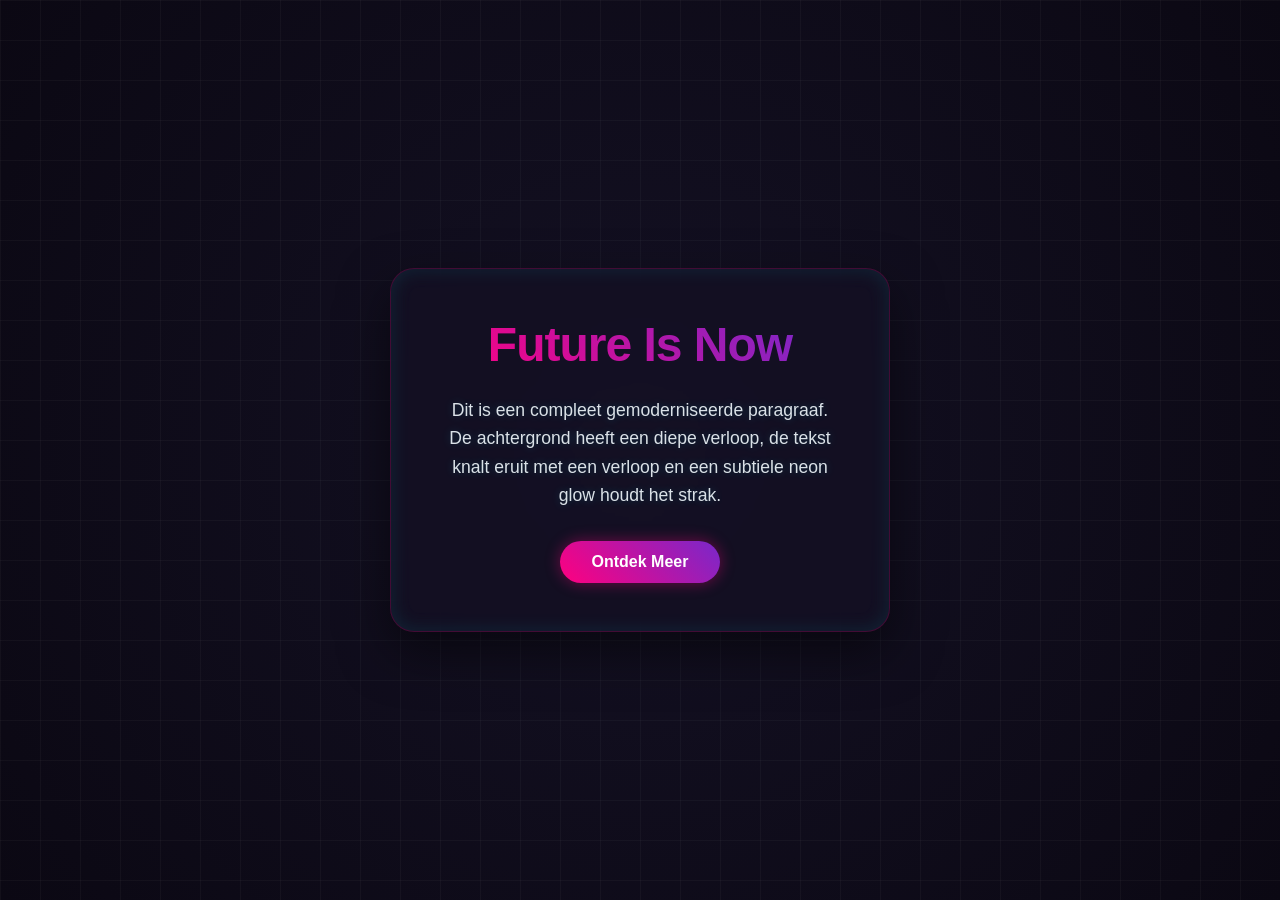
==== index.html @ bf17e8f6 "Revamp index.html with new styles and content Updated HTML structure and styling for a modern look." ====
<!DOCTYPE html>
<html lang="nl">
<head>
    <meta charset="UTF-8">
    <meta name="viewport" content="width=device-width, initial-scale=1.0">
    <title>Neon Vibe Website</title>
    <style>
        /* Reset & Basis Stijlen */
        * {
            margin: 0;
            padding: 0;
            box-sizing: border-box;
            font-family: 'Segoe UI', Roboto, Helvetica, Arial, sans-serif;
        }

        body {
            background: radial-gradient(circle at center, #141124 0%, #0b0813 100%);
            color: #ffffff;
            min-height: 100vh;
            display: flex;
            justify-content: center;
            align-items: center;
            overflow: hidden;
            position: relative;
        }

        /* Subtiele achtergrond grid voor die extra tech-look */
        body::before {
            content: '';
            position: absolute;
            top: 0;
            left: 0;
            width: 100%;
            height: 100%;
            background-image: linear-gradient(rgba(255, 255, 255, 0.03) 1px, transparent 1px),
                              linear-gradient(90deg, rgba(255, 255, 255, 0.03) 1px, transparent 1px);
            background-size: 40px 40px;
            z-index: 1;
        }

        /* Centraal Kaartje (Glassmorphism) */
        .neon-container {
            position: relative;
            z-index: 2;
            background: rgba(20, 17, 36, 0.7);
            backdrop-filter: blur(12px);
            -webkit-backdrop-filter: blur(12px);
            padding: 3rem;
            border-radius: 24px;
            text-align: center;
            border: 1px solid rgba(255, 0, 128, 0.2);
            box-shadow: 0 20px 50px rgba(0, 0, 0, 0.5),
                        inset 0 0 20px rgba(0, 242, 254, 0.1);
            max-width: 500px;
            width: 90%;
        }

        /* Moderne Heading met Neon Overloop (Gradient) */
        h1 {
            font-size: 3rem;
            font-weight: 800;
            margin-bottom: 1.5rem;
            letter-spacing: -1px;
            background: linear-gradient(45deg, #ff007f, #7928ca, #00f2fe);
            background-size: 200% auto;
            -webkit-background-clip: text;
            -webkit-text-fill-color: transparent;
            animation: gradientMove 5s ease infinite;
        }

        /* Paragraaf met zachte glow */
        p {
            font-size: 1.1rem;
            line-height: 1.6;
            color: #dae1e7;
            margin-bottom: 2rem;
            text-shadow: 0 0 10px rgba(0, 242, 254, 0.2);
        }

        /* Call to Action Button met zieke glow-effecten */
        .neon-btn {
            display: inline-block;
            padding: 12px 32px;
            font-size: 1rem;
            font-weight: 600;
            color: #ffffff;
            text-decoration: none;
            background: linear-gradient(45deg, #ff007f, #7928ca);
            border-radius: 50px;
            border: none;
            cursor: pointer;
            transition: all 0.3s ease;
            box-shadow: 0 0 15px rgba(255, 0, 127, 0.4);
        }

        .neon-btn:hover {
            transform: translateY(-3px);
            box-shadow: 0 0 30px rgba(255, 0, 127, 0.8),
                        0 0 10px rgba(121, 40, 202, 0.6);
            background: linear-gradient(45deg, #7928ca, #00f2fe);
        }

        /* Animatie voor de bewegende verloopkleuren */
        @keyframes gradientMove {
            0% { background-position: 0% 50%; }
            50% { background-position: 100% 50%; }
            100% { background-position: 0% 50%; }
        }
    </style>
</head>
<body>

    <div class="neon-container">
        <h1>Future Is Now</h1>
        <p>Dit is een compleet gemoderniseerde paragraaf. De achtergrond heeft een diepe verloop, de tekst knalt eruit met een verloop en een subtiele neon glow houdt het strak.</p>
        <a href="#" class="neon-btn">Ontdek Meer</a>
    </div>

</body>
</html>
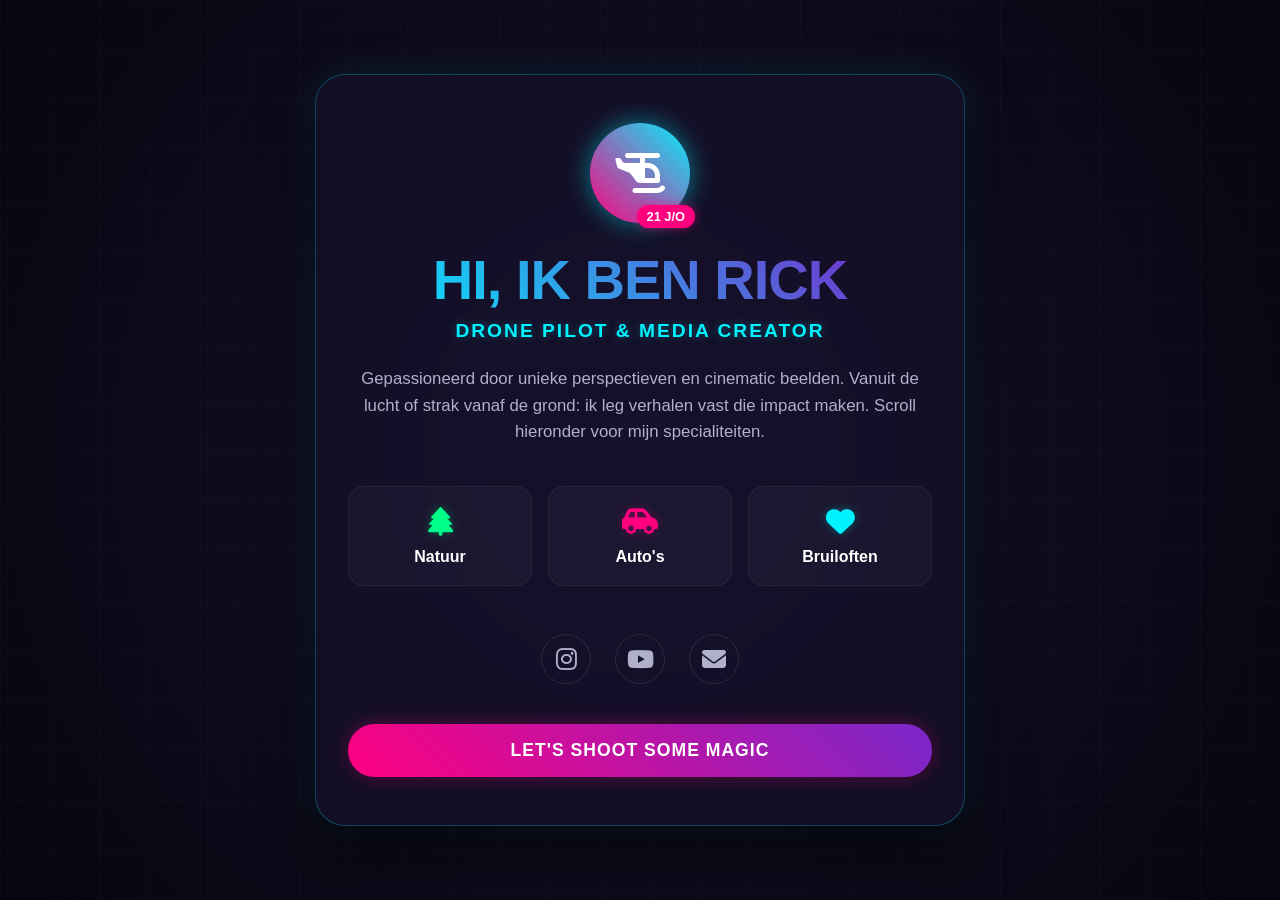
==== commit 3ddf5f90: "Update website title and styles for redesign" ====
--- a/index.html
+++ b/index.html
@@ -3,28 +3,30 @@
 <head>
     <meta charset="UTF-8">
     <meta name="viewport" content="width=device-width, initial-scale=1.0">
-    <title>Neon Vibe Website</title>
+    <title>Rick | Drone & Media Creator</title>
+    <link rel="stylesheet" href="https://cdnjs.cloudflare.com/ajax/libs/font-awesome/6.4.0/css/all.min.css">
     <style>
         /* Reset & Basis Stijlen */
         * {
             margin: 0;
             padding: 0;
             box-sizing: border-box;
-            font-family: 'Segoe UI', Roboto, Helvetica, Arial, sans-serif;
+            font-family: 'Segoe UI', Roboto, sans-serif;
         }
 
         body {
-            background: radial-gradient(circle at center, #141124 0%, #0b0813 100%);
+            background: radial-gradient(circle at center, #16122c 0%, #07050f 100%);
             color: #ffffff;
             min-height: 100vh;
             display: flex;
             justify-content: center;
             align-items: center;
-            overflow: hidden;
+            padding: 2rem 1rem;
             position: relative;
-        }
-
-        /* Subtiele achtergrond grid voor die extra tech-look */
+            overflow-x: hidden;
+        }
+
+        /* Tech-grid achtergrond effect */
         body::before {
             content: '';
             position: absolute;
@@ -32,88 +34,243 @@
             left: 0;
             width: 100%;
             height: 100%;
-            background-image: linear-gradient(rgba(255, 255, 255, 0.03) 1px, transparent 1px),
-                              linear-gradient(90deg, rgba(255, 255, 255, 0.03) 1px, transparent 1px);
-            background-size: 40px 40px;
+            background-image: linear-gradient(rgba(255, 255, 255, 0.02) 1px, transparent 1px),
+                              linear-gradient(90deg, rgba(255, 255, 255, 0.02) 1px, transparent 1px);
+            background-size: 50px 50px;
             z-index: 1;
         }
 
-        /* Centraal Kaartje (Glassmorphism) */
-        .neon-container {
+        /* Het Visitekaartje / CV Container */
+        .cv-card {
             position: relative;
             z-index: 2;
-            background: rgba(20, 17, 36, 0.7);
-            backdrop-filter: blur(12px);
-            -webkit-backdrop-filter: blur(12px);
-            padding: 3rem;
-            border-radius: 24px;
+            background: rgba(22, 18, 44, 0.65);
+            backdrop-filter: blur(20px);
+            -webkit-backdrop-filter: blur(20px);
+            border: 1px solid rgba(0, 242, 254, 0.25);
+            border-radius: 30px;
+            padding: 3rem 2rem;
+            width: 100%;
+            max-width: 650px;
             text-align: center;
-            border: 1px solid rgba(255, 0, 128, 0.2);
-            box-shadow: 0 20px 50px rgba(0, 0, 0, 0.5),
-                        inset 0 0 20px rgba(0, 242, 254, 0.1);
-            max-width: 500px;
-            width: 90%;
-        }
-
-        /* Moderne Heading met Neon Overloop (Gradient) */
+            box-shadow: 0 30px 60px rgba(0, 0, 0, 0.6),
+                        0 0 40px rgba(0, 242, 254, 0.1);
+        }
+
+        /* Avatar / Drone Icoon met Pulse */
+        .profile-img-container {
+            width: 100px;
+            height: 100px;
+            margin: 0 auto 1.5rem;
+            background: linear-gradient(45deg, #ff007f, #00f2fe);
+            border-radius: 50%;
+            display: flex;
+            justify-content: center;
+            align-items: center;
+            box-shadow: 0 0 25px rgba(0, 242, 254, 0.5);
+            position: relative;
+        }
+
+        .profile-img-container i {
+            font-size: 2.5rem;
+            color: #fff;
+        }
+
+        /* Leeftijd Badge */
+        .age-badge {
+            position: absolute;
+            bottom: -5px;
+            right: -5px;
+            background: #ff007f;
+            padding: 4px 10px;
+            border-radius: 20px;
+            font-size: 0.8rem;
+            font-weight: 700;
+            box-shadow: 0 0 10px rgba(255, 0, 127, 0.5);
+        }
+
+        /* Naam met Neon Overloop */
         h1 {
-            font-size: 3rem;
-            font-weight: 800;
-            margin-bottom: 1.5rem;
+            font-size: 3.5rem;
+            font-weight: 900;
+            margin-bottom: 0.5rem;
             letter-spacing: -1px;
-            background: linear-gradient(45deg, #ff007f, #7928ca, #00f2fe);
+            background: linear-gradient(45deg, #00f2fe, #7928ca, #ff007f);
             background-size: 200% auto;
             -webkit-background-clip: text;
             -webkit-text-fill-color: transparent;
-            animation: gradientMove 5s ease infinite;
-        }
-
-        /* Paragraaf met zachte glow */
-        p {
-            font-size: 1.1rem;
+            animation: shine 6s linear infinite;
+        }
+
+        .subtitle {
+            font-size: 1.2rem;
+            color: #00f2fe;
+            font-weight: 600;
+            text-transform: uppercase;
+            letter-spacing: 2px;
+            margin-bottom: 1.5rem;
+            text-shadow: 0 0 10px rgba(0, 242, 254, 0.3);
+        }
+
+        .bio {
+            font-size: 1.05rem;
             line-height: 1.6;
-            color: #dae1e7;
-            margin-bottom: 2rem;
-            text-shadow: 0 0 10px rgba(0, 242, 254, 0.2);
-        }
-
-        /* Call to Action Button met zieke glow-effecten */
-        .neon-btn {
-            display: inline-block;
-            padding: 12px 32px;
+            color: #b0b0cc;
+            margin-bottom: 2.5rem;
+        }
+
+        /* Expertise Grids (De categorieën) */
+        .skills-grid {
+            display: grid;
+            grid-template-columns: repeat(3, 1fr);
+            gap: 1rem;
+            margin-bottom: 3rem;
+        }
+
+        .skill-card {
+            background: rgba(255, 255, 255, 0.03);
+            border: 1px solid rgba(255, 255, 255, 0.05);
+            border-radius: 16px;
+            padding: 1.2rem 0.5rem;
+            transition: all 0.3s ease;
+        }
+
+        .skill-card:hover {
+            transform: translateY(-5px);
+            background: rgba(0, 242, 254, 0.05);
+            border-color: #00f2fe;
+            box-shadow: 0 0 15px rgba(0, 242, 254, 0.2);
+        }
+
+        .skill-card i {
+            font-size: 1.8rem;
+            margin-bottom: 0.8rem;
+            display: block;
+        }
+
+        /* Custom kleuren voor de icoontjes */
+        .skill-card.nature i { color: #00ff88; text-shadow: 0 0 10px rgba(0, 255, 136, 0.3); }
+        .skill-card.cars i { color: #ff007f; text-shadow: 0 0 10px rgba(255, 0, 127, 0.3); }
+        .skill-card.weddings i { color: #00f2fe; text-shadow: 0 0 10px rgba(0, 242, 254, 0.3); }
+
+        .skill-card h3 {
             font-size: 1rem;
             font-weight: 600;
+        }
+
+        /* Socials & Contact Knoppen */
+        .social-links {
+            display: flex;
+            justify-content: center;
+            gap: 1.5rem;
+            margin-bottom: 2.5rem;
+        }
+
+        .social-icon {
+            font-size: 1.5rem;
+            color: #b0b0cc;
+            text-decoration: none;
+            transition: all 0.3s ease;
+            width: 50px;
+            height: 50px;
+            border: 1px solid rgba(255, 255, 255, 0.1);
+            border-radius: 50%;
+            display: flex;
+            justify-content: center;
+            align-items: center;
+        }
+
+        .social-icon:hover {
             color: #ffffff;
+            transform: scale(1.1);
+        }
+
+        .social-icon.instagram:hover { border-color: #ff007f; box-shadow: 0 0 15px rgba(255, 0, 127, 0.5); color: #ff007f; }
+        .social-icon.youtube:hover { border-color: #ff0000; box-shadow: 0 0 15px rgba(255, 0, 0, 0.5); color: #ff0000; }
+        .social-icon.email:hover { border-color: #00f2fe; box-shadow: 0 0 15px rgba(0, 242, 254, 0.5); color: #00f2fe; }
+
+        /* CTA Boeken Knop */
+        .cta-btn {
+            display: block;
+            width: 100%;
+            padding: 16px;
+            font-size: 1.1rem;
+            font-weight: 700;
+            color: #fff;
             text-decoration: none;
             background: linear-gradient(45deg, #ff007f, #7928ca);
             border-radius: 50px;
             border: none;
             cursor: pointer;
             transition: all 0.3s ease;
-            box-shadow: 0 0 15px rgba(255, 0, 127, 0.4);
-        }
-
-        .neon-btn:hover {
+            box-shadow: 0 0 20px rgba(255, 0, 127, 0.3);
+            text-transform: uppercase;
+            letter-spacing: 1px;
+        }
+
+        .cta-btn:hover {
             transform: translateY(-3px);
-            box-shadow: 0 0 30px rgba(255, 0, 127, 0.8),
-                        0 0 10px rgba(121, 40, 202, 0.6);
-            background: linear-gradient(45deg, #7928ca, #00f2fe);
-        }
-
-        /* Animatie voor de bewegende verloopkleuren */
-        @keyframes gradientMove {
-            0% { background-position: 0% 50%; }
-            50% { background-position: 100% 50%; }
-            100% { background-position: 0% 50%; }
+            box-shadow: 0 0 35px rgba(255, 0, 127, 0.6),
+                        0 0 15px rgba(0, 242, 254, 0.4);
+            background: linear-gradient(45deg, #00f2fe, #7928ca);
+        }
+
+        /* Animatie voor de naam-gradient */
+        @keyframes shine {
+            to { background-position: 200% center; }
+        }
+
+        /* Responsive voor telefoon */
+        @media (max-width: 480px) {
+            .skills-grid {
+                grid-template-columns: 1fr;
+            }
+            h1 { font-size: 2.8rem; }
         }
     </style>
 </head>
 <body>
 
-    <div class="neon-container">
-        <h1>Future Is Now</h1>
-        <p>Dit is een compleet gemoderniseerde paragraaf. De achtergrond heeft een diepe verloop, de tekst knalt eruit met een verloop en een subtiele neon glow houdt het strak.</p>
-        <a href="#" class="neon-btn">Ontdek Meer</a>
+    <div class="cv-card">
+        <div class="profile-img-container">
+            <i class="fa-solid to fa-drone-front"><i class="fa-solid fa-helicopter"></i></i> <div class="age-badge">21 J/O</div>
+        </div>
+
+        <h1>HI, IK BEN RICK</h1>
+        <div class="subtitle">Drone Pilot & Media Creator</div>
+        
+        <p class="bio">
+            Gepassioneerd door unieke perspectieven en cinematic beelden. Vanuit de lucht of strak vanaf de grond: ik leg verhalen vast die impact maken. Scroll hieronder voor mijn specialiteiten.
+        </p>
+
+        <div class="skills-grid">
+            <div class="skill-card nature">
+                <i class="fa-solid fa-tree"></i>
+                <h3>Natuur</h3>
+            </div>
+            <div class="skill-card cars">
+                <i class="fa-solid fa-car-side"></i>
+                <h3>Auto's</h3>
+            </div>
+            <div class="skill-card weddings">
+                <i class="fa-solid fa-heart"></i>
+                <h3>Bruiloften</h3>
+            </div>
+        </div>
+
+        <div class="social-links">
+            <a href="https://instagram.com" target="_blank" class="social-icon instagram">
+                <i class="fa-brands fa-instagram"></i>
+            </a>
+            <a href="https://youtube.com" target="_blank" class="social-icon youtube">
+                <i class="fa-brands fa-youtube"></i>
+            </a>
+            <a href="mailto:rick@example.com" class="social-icon email">
+                <i class="fa-solid fa-envelope"></i>
+            </a>
+        </div>
+
+        <a href="mailto:rick@example.com" class="cta-btn">Let's shoot some magic</a>
     </div>
 
 </body>
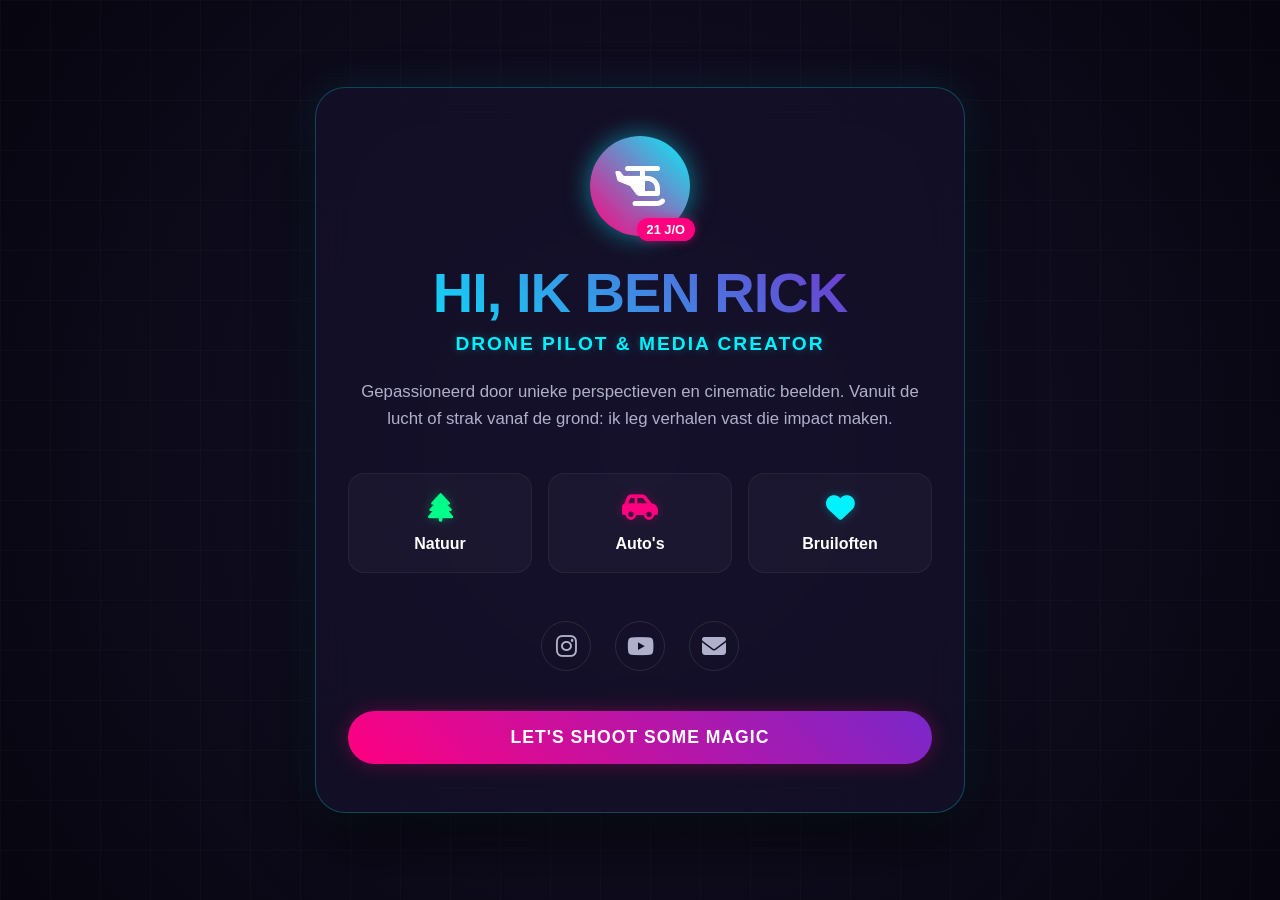
==== commit 0d9ecfd0: "Fix HTML formatting for bio paragraph" ====
--- a/index.html
+++ b/index.html
@@ -240,7 +240,7 @@
         <div class="subtitle">Drone Pilot & Media Creator</div>
         
         <p class="bio">
-            Gepassioneerd door unieke perspectieven en cinematic beelden. Vanuit de lucht of strak vanaf de grond: ik leg verhalen vast die impact maken. Scroll hieronder voor mijn specialiteiten.
+            Gepassioneerd door unieke perspectieven en cinematic beelden. Vanuit de lucht of strak vanaf de grond: ik leg verhalen vast die impact maken.
         </p>
 
         <div class="skills-grid">
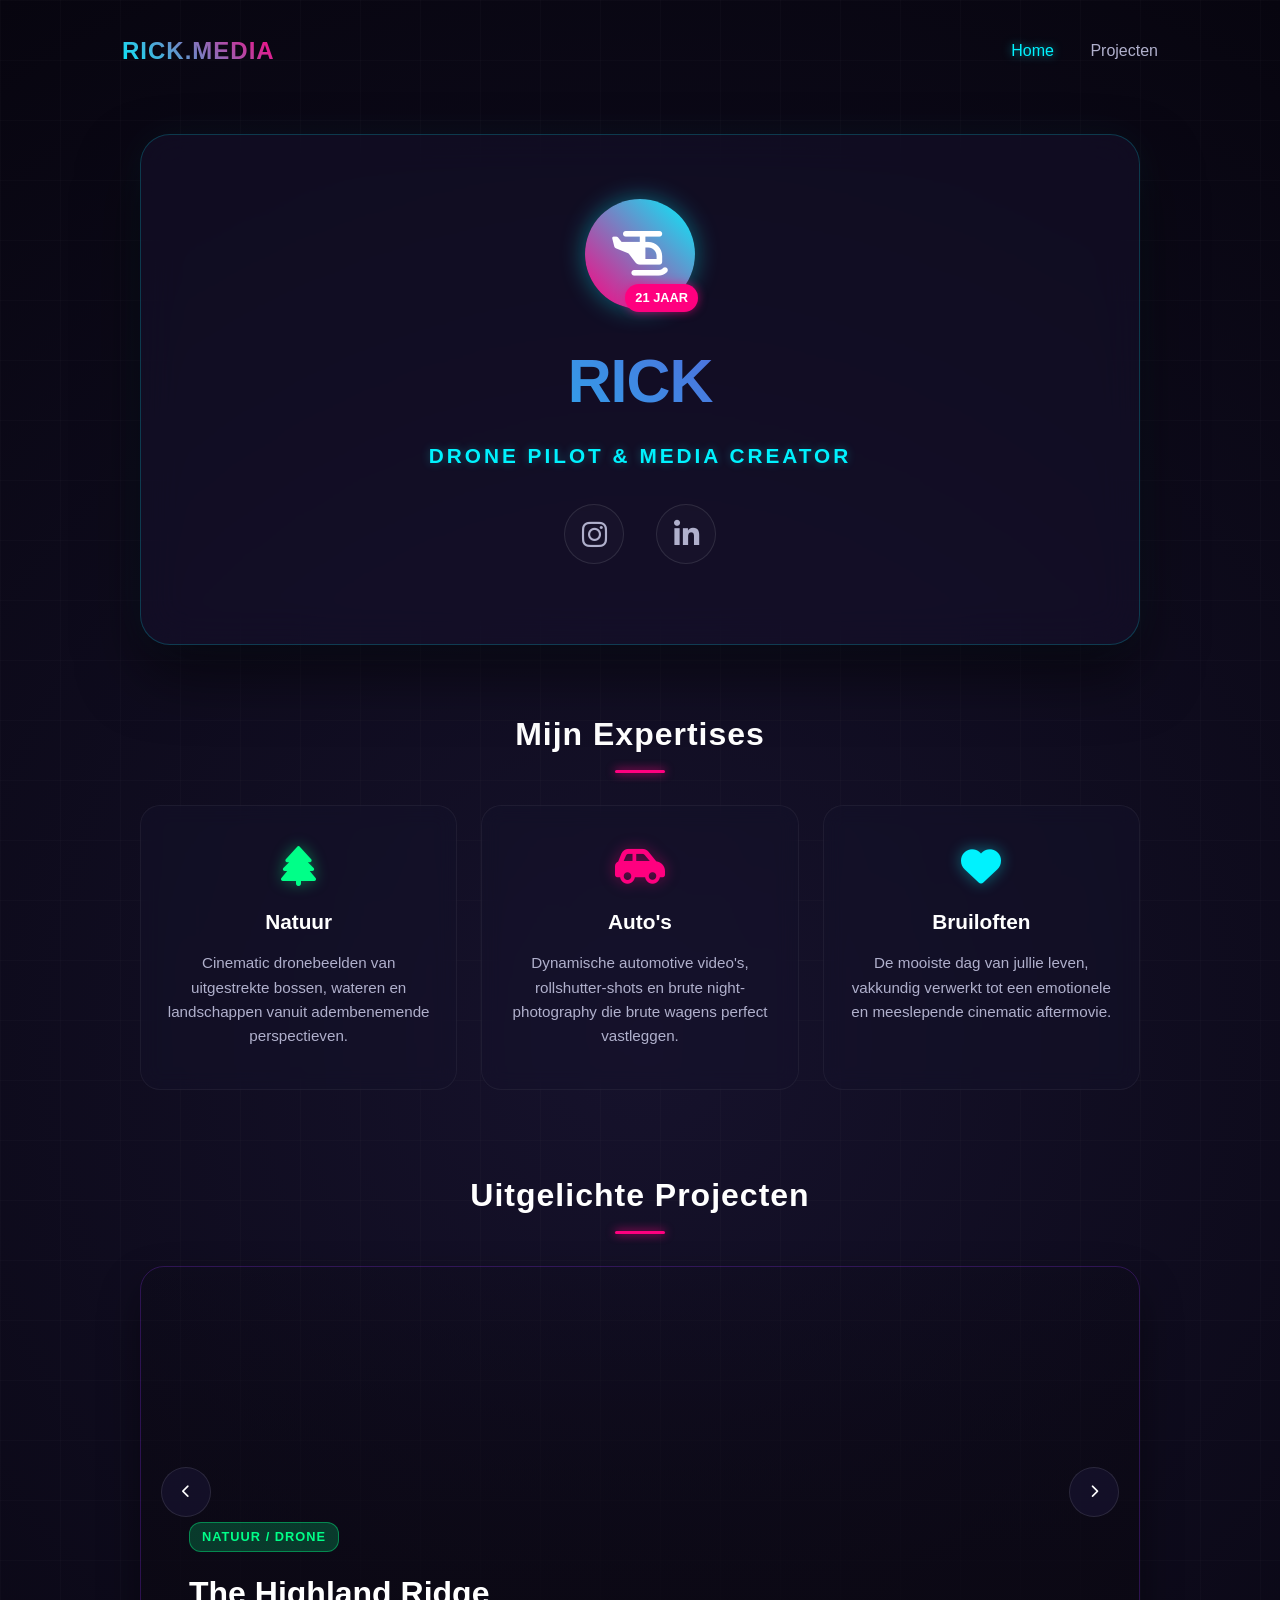
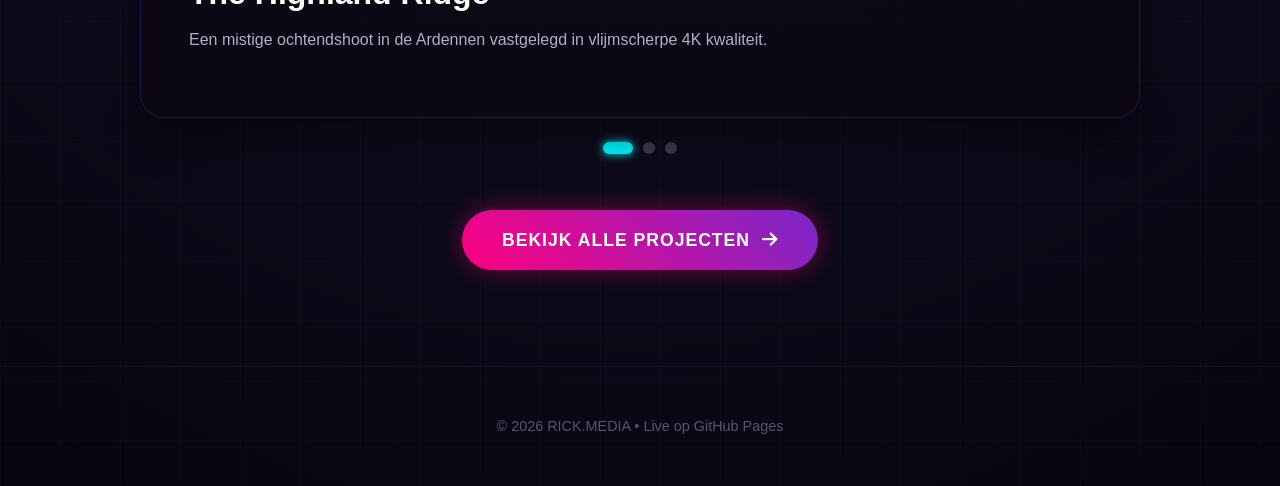
==== commit 8861aa4e: "Enhance layout and styles in index.html Refactor HTML structure and improve CSS styles for better la" ====
--- a/index.html
+++ b/index.html
@@ -6,27 +6,24 @@
     <title>Rick | Drone & Media Creator</title>
     <link rel="stylesheet" href="https://cdnjs.cloudflare.com/ajax/libs/font-awesome/6.4.0/css/all.min.css">
     <style>
-        /* Reset & Basis Stijlen */
         * {
             margin: 0;
             padding: 0;
             box-sizing: border-box;
             font-family: 'Segoe UI', Roboto, sans-serif;
+            scroll-behavior: smooth;
         }
 
         body {
             background: radial-gradient(circle at center, #16122c 0%, #07050f 100%);
             color: #ffffff;
             min-height: 100vh;
-            display: flex;
-            justify-content: center;
-            align-items: center;
-            padding: 2rem 1rem;
+            line-height: 1.6;
             position: relative;
             overflow-x: hidden;
         }
 
-        /* Tech-grid achtergrond effect */
+        /* Subtiele achtergrond grid */
         body::before {
             content: '';
             position: absolute;
@@ -34,64 +31,101 @@
             left: 0;
             width: 100%;
             height: 100%;
-            background-image: linear-gradient(rgba(255, 255, 255, 0.02) 1px, transparent 1px),
-                              linear-gradient(90deg, rgba(255, 255, 255, 0.02) 1px, transparent 1px);
-            background-size: 50px 50px;
+            background-image: linear-gradient(rgba(255, 255, 255, 0.015) 1px, transparent 1px),
+                              linear-gradient(90deg, rgba(255, 255, 255, 0.015) 1px, transparent 1px);
+            background-size: 60px 60px;
             z-index: 1;
-        }
-
-        /* Het Visitekaartje / CV Container */
-        .cv-card {
+            pointer-events: none;
+        }
+
+        /* Navigatiebalk */
+        header {
+            width: 100%;
+            max-width: 1100px;
+            margin: 0 auto;
+            padding: 2rem;
+            display: flex;
+            justify-content: space-between;
+            align-items: center;
+            position: relative;
+            z-index: 10;
+        }
+
+        .logo {
+            font-size: 1.5rem;
+            font-weight: 800;
+            letter-spacing: 1px;
+            background: linear-gradient(45deg, #00f2fe, #ff007f);
+            -webkit-background-clip: text;
+            -webkit-text-fill-color: transparent;
+        }
+
+        nav a {
+            color: #b0b0cc;
+            text-decoration: none;
+            margin-left: 2rem;
+            font-weight: 500;
+            transition: all 0.3s ease;
+        }
+
+        nav a:hover, nav a.active {
+            color: #00f2fe;
+            text-shadow: 0 0 10px rgba(0, 242, 254, 0.6);
+        }
+
+        .container {
+            max-width: 1000px;
+            width: 90%;
+            margin: 2rem auto 6rem auto;
             position: relative;
             z-index: 2;
-            background: rgba(22, 18, 44, 0.65);
+        }
+
+        /* Hero Kop */
+        .hero-section {
+            background: rgba(22, 18, 44, 0.55);
             backdrop-filter: blur(20px);
             -webkit-backdrop-filter: blur(20px);
-            border: 1px solid rgba(0, 242, 254, 0.25);
+            border: 1px solid rgba(0, 242, 254, 0.2);
             border-radius: 30px;
-            padding: 3rem 2rem;
-            width: 100%;
-            max-width: 650px;
+            padding: 4rem 3rem;
             text-align: center;
-            box-shadow: 0 30px 60px rgba(0, 0, 0, 0.6),
-                        0 0 40px rgba(0, 242, 254, 0.1);
-        }
-
-        /* Avatar / Drone Icoon met Pulse */
-        .profile-img-container {
-            width: 100px;
-            height: 100px;
+            box-shadow: 0 30px 60px rgba(0, 0, 0, 0.5), 0 0 40px rgba(0, 242, 254, 0.05);
+            margin-bottom: 4rem;
+        }
+
+        .profile-wrapper {
+            width: 110px;
+            height: 110px;
             margin: 0 auto 1.5rem;
             background: linear-gradient(45deg, #ff007f, #00f2fe);
             border-radius: 50%;
             display: flex;
             justify-content: center;
             align-items: center;
-            box-shadow: 0 0 25px rgba(0, 242, 254, 0.5);
-            position: relative;
-        }
-
-        .profile-img-container i {
-            font-size: 2.5rem;
+            box-shadow: 0 0 25px rgba(0, 242, 254, 0.4);
+            position: relative;
+        }
+
+        .profile-wrapper i {
+            font-size: 2.8rem;
             color: #fff;
         }
 
-        /* Leeftijd Badge */
         .age-badge {
             position: absolute;
-            bottom: -5px;
-            right: -5px;
+            bottom: -3px;
+            right: -3px;
             background: #ff007f;
             padding: 4px 10px;
             border-radius: 20px;
             font-size: 0.8rem;
             font-weight: 700;
-            box-shadow: 0 0 10px rgba(255, 0, 127, 0.5);
-        }
-
-        /* Naam met Neon Overloop */
+            box-shadow: 0 0 10px rgba(255, 0, 127, 0.6);
+        }
+
         h1 {
-            font-size: 3.5rem;
+            font-size: 3.8rem;
             font-weight: 900;
             margin-bottom: 0.5rem;
             letter-spacing: -1px;
@@ -103,175 +137,405 @@
         }
 
         .subtitle {
-            font-size: 1.2rem;
+            font-size: 1.3rem;
             color: #00f2fe;
             font-weight: 600;
             text-transform: uppercase;
-            letter-spacing: 2px;
-            margin-bottom: 1.5rem;
+            letter-spacing: 3px;
+            margin-bottom: 2rem;
             text-shadow: 0 0 10px rgba(0, 242, 254, 0.3);
         }
 
-        .bio {
-            font-size: 1.05rem;
-            line-height: 1.6;
+        /* Alleen Insta & LinkedIn */
+        .social-links {
+            display: flex;
+            justify-content: center;
+            gap: 2rem;
+            margin-bottom: 1rem;
+        }
+
+        .social-icon {
+            font-size: 1.8rem;
             color: #b0b0cc;
-            margin-bottom: 2.5rem;
-        }
-
-        /* Expertise Grids (De categorieën) */
+            text-decoration: none;
+            transition: all 0.3s ease;
+            width: 60px;
+            height: 60px;
+            border: 1px solid rgba(255, 255, 255, 0.1);
+            border-radius: 50%;
+            display: flex;
+            justify-content: center;
+            align-items: center;
+            background: rgba(255, 255, 255, 0.02);
+        }
+
+        .social-icon:hover {
+            color: #ffffff;
+            transform: translateY(-5px);
+        }
+
+        .social-icon.instagram:hover { 
+            border-color: #ff007f; 
+            box-shadow: 0 0 20px rgba(255, 0, 127, 0.6); 
+            color: #ff007f; 
+        }
+
+        .social-icon.linkedin:hover { 
+            border-color: #0077b5; 
+            box-shadow: 0 0 20px rgba(0, 119, 181, 0.6); 
+            color: #0077b5; 
+        }
+
+        .section-title {
+            font-size: 2rem;
+            margin-bottom: 2rem;
+            text-align: center;
+            font-weight: 800;
+            letter-spacing: 1px;
+        }
+
+        .section-title::after {
+            content: '';
+            display: block;
+            width: 50px;
+            height: 3px;
+            background: #ff007f;
+            margin: 10px auto 0 auto;
+            box-shadow: 0 0 10px #ff007f;
+            border-radius: 2px;
+        }
+
+        /* Skills/Expertise Grid */
         .skills-grid {
             display: grid;
             grid-template-columns: repeat(3, 1fr);
-            gap: 1rem;
-            margin-bottom: 3rem;
+            gap: 1.5rem;
+            margin-bottom: 5rem;
         }
 
         .skill-card {
-            background: rgba(255, 255, 255, 0.03);
+            background: rgba(22, 18, 44, 0.45);
             border: 1px solid rgba(255, 255, 255, 0.05);
-            border-radius: 16px;
-            padding: 1.2rem 0.5rem;
-            transition: all 0.3s ease;
+            backdrop-filter: blur(10px);
+            border-radius: 20px;
+            padding: 2.5rem 1.5rem;
+            text-align: center;
+            transition: all 0.4s cubic-bezier(0.175, 0.885, 0.32, 1.275);
         }
 
         .skill-card:hover {
-            transform: translateY(-5px);
-            background: rgba(0, 242, 254, 0.05);
-            border-color: #00f2fe;
-            box-shadow: 0 0 15px rgba(0, 242, 254, 0.2);
+            transform: translateY(-10px);
+            background: rgba(22, 18, 44, 0.8);
         }
 
         .skill-card i {
-            font-size: 1.8rem;
+            font-size: 2.5rem;
+            margin-bottom: 1.2rem;
+            display: block;
+        }
+
+        .skill-card.nature:hover { border-color: #00ff88; box-shadow: 0 0 25px rgba(0, 255, 136, 0.25); }
+        .skill-card.cars:hover { border-color: #ff007f; box-shadow: 0 0 25px rgba(255, 0, 127, 0.25); }
+        .skill-card.weddings:hover { border-color: #00f2fe; box-shadow: 0 0 25px rgba(0, 242, 254, 0.25); }
+
+        .skill-card.nature i { color: #00ff88; text-shadow: 0 0 15px rgba(0, 255, 136, 0.4); }
+        .skill-card.cars i { color: #ff007f; text-shadow: 0 0 15px rgba(255, 0, 127, 0.4); }
+        .skill-card.weddings i { color: #00f2fe; text-shadow: 0 0 15px rgba(0, 242, 254, 0.4); }
+
+        .skill-card h3 {
+            font-size: 1.3rem;
             margin-bottom: 0.8rem;
-            display: block;
-        }
-
-        /* Custom kleuren voor de icoontjes */
-        .skill-card.nature i { color: #00ff88; text-shadow: 0 0 10px rgba(0, 255, 136, 0.3); }
-        .skill-card.cars i { color: #ff007f; text-shadow: 0 0 10px rgba(255, 0, 127, 0.3); }
-        .skill-card.weddings i { color: #00f2fe; text-shadow: 0 0 10px rgba(0, 242, 254, 0.3); }
-
-        .skill-card h3 {
-            font-size: 1rem;
-            font-weight: 600;
-        }
-
-        /* Socials & Contact Knoppen */
-        .social-links {
-            display: flex;
-            justify-content: center;
-            gap: 1.5rem;
-            margin-bottom: 2.5rem;
-        }
-
-        .social-icon {
-            font-size: 1.5rem;
+            font-weight: 700;
+        }
+
+        .skill-card p {
             color: #b0b0cc;
-            text-decoration: none;
-            transition: all 0.3s ease;
+            font-size: 0.95rem;
+        }
+
+        /* Carousel Bouw */
+        .carousel-container {
+            position: relative;
+            width: 100%;
+            overflow: hidden;
+            border-radius: 24px;
+            border: 1px solid rgba(121, 40, 202, 0.3);
+            box-shadow: 0 20px 40px rgba(0,0,0,0.4);
+            margin-bottom: 1.5rem;
+        }
+
+        .carousel-track {
+            display: flex;
+            transition: transform 0.5s cubic-bezier(0.25, 0.46, 0.45, 0.94);
+            width: 100%;
+        }
+
+        .carousel-slide {
+            min-width: 100%;
+            position: relative;
+            background: #110d26;
+            display: flex;
+            flex-direction: column;
+            justify-content: flex-end;
+            min-height: 450px;
+            padding: 4rem 3rem;
+        }
+
+        /* Unsplash placeholders voor je werk (kun je later je eigen linkjes in zetten) */
+        .slide-1 { background: linear-gradient(180deg, rgba(0,0,0,0.1) 0%, rgba(11, 8, 19, 0.95) 90%), url('https://images.unsplash.com/photo-1508614589041-895b88991e3e?auto=format&fit=crop&w=1200&q=80') center/cover; }
+        .slide-2 { background: linear-gradient(180deg, rgba(0,0,0,0.1) 0%, rgba(11, 8, 19, 0.95) 90%), url('https://images.unsplash.com/photo-1617814076367-b759c7d7e738?auto=format&fit=crop&w=1200&q=80') center/cover; }
+        .slide-3 { background: linear-gradient(180deg, rgba(0,0,0,0.1) 0%, rgba(11, 8, 19, 0.95) 90%), url('https://images.unsplash.com/photo-1519741497674-611481863552?auto=format&fit=crop&w=1200&q=80') center/cover; }
+
+        .slide-content {
+            position: relative;
+            z-index: 5;
+            max-width: 600px;
+            text-align: left;
+        }
+
+        .slide-tag {
+            display: inline-block;
+            padding: 4px 12px;
+            border-radius: 12px;
+            font-size: 0.8rem;
+            font-weight: 700;
+            text-transform: uppercase;
+            margin-bottom: 1rem;
+            letter-spacing: 1px;
+        }
+        .tag-nature { background: rgba(0, 255, 136, 0.2); color: #00ff88; border: 1px solid rgba(0, 255, 136, 0.4); }
+        .tag-cars { background: rgba(255, 0, 127, 0.2); color: #ff007f; border: 1px solid rgba(255, 0, 127, 0.4); }
+        .tag-weddings { background: rgba(0, 242, 254, 0.2); color: #00f2fe; border: 1px solid rgba(0, 242, 254, 0.4); }
+
+        .slide-content h3 {
+            font-size: 2rem;
+            margin-bottom: 0.5rem;
+            font-weight: 800;
+        }
+
+        .slide-content p {
+            color: #b0b0cc;
+        }
+
+        .carousel-btn {
+            position: absolute;
+            top: 50%;
+            transform: translateY(-50%);
+            background: rgba(22, 18, 44, 0.8);
+            border: 1px solid rgba(255,255,255,0.1);
+            color: white;
             width: 50px;
             height: 50px;
-            border: 1px solid rgba(255, 255, 255, 0.1);
             border-radius: 50%;
             display: flex;
             justify-content: center;
             align-items: center;
-        }
-
-        .social-icon:hover {
-            color: #ffffff;
-            transform: scale(1.1);
-        }
-
-        .social-icon.instagram:hover { border-color: #ff007f; box-shadow: 0 0 15px rgba(255, 0, 127, 0.5); color: #ff007f; }
-        .social-icon.youtube:hover { border-color: #ff0000; box-shadow: 0 0 15px rgba(255, 0, 0, 0.5); color: #ff0000; }
-        .social-icon.email:hover { border-color: #00f2fe; box-shadow: 0 0 15px rgba(0, 242, 254, 0.5); color: #00f2fe; }
-
-        /* CTA Boeken Knop */
-        .cta-btn {
-            display: block;
-            width: 100%;
-            padding: 16px;
+            cursor: pointer;
+            z-index: 10;
+            transition: all 0.3s ease;
+        }
+
+        .carousel-btn:hover {
+            background: #7928ca;
+            border-color: #00f2fe;
+            box-shadow: 0 0 15px rgba(0, 242, 254, 0.6);
+        }
+
+        .btn-prev { left: 20px; }
+        .btn-next { right: 20px; }
+
+        .carousel-nav {
+            display: flex;
+            justify-content: center;
+            gap: 10px;
+            margin-top: 1.5rem;
+            margin-bottom: 3rem;
+        }
+
+        .carousel-indicator {
+            width: 12px;
+            height: 12px;
+            border-radius: 50%;
+            background: rgba(255, 255, 255, 0.2);
+            cursor: pointer;
+            transition: all 0.3s ease;
+        }
+
+        .carousel-indicator.active {
+            background: #00f2fe;
+            box-shadow: 0 0 10px #00f2fe;
+            width: 30px;
+            border-radius: 6px;
+        }
+
+        /* Grote Knop naar Projecten */
+        .view-all-btn {
+            display: inline-flex;
+            align-items: center;
+            gap: 12px;
+            padding: 16px 40px;
             font-size: 1.1rem;
             font-weight: 700;
             color: #fff;
             text-decoration: none;
             background: linear-gradient(45deg, #ff007f, #7928ca);
             border-radius: 50px;
-            border: none;
-            cursor: pointer;
-            transition: all 0.3s ease;
-            box-shadow: 0 0 20px rgba(255, 0, 127, 0.3);
+            box-shadow: 0 0 25px rgba(255, 0, 127, 0.4);
             text-transform: uppercase;
             letter-spacing: 1px;
-        }
-
-        .cta-btn:hover {
+            transition: all 0.3s ease;
+        }
+
+        .view-all-btn:hover {
             transform: translateY(-3px);
-            box-shadow: 0 0 35px rgba(255, 0, 127, 0.6),
-                        0 0 15px rgba(0, 242, 254, 0.4);
+            box-shadow: 0 0 35px rgba(255, 0, 127, 0.7), 0 0 15px rgba(0, 242, 254, 0.4);
             background: linear-gradient(45deg, #00f2fe, #7928ca);
         }
 
-        /* Animatie voor de naam-gradient */
+        footer {
+            text-align: center;
+            padding: 3rem;
+            color: #555570;
+            font-size: 0.9rem;
+            border-top: 1px solid rgba(255, 255, 255, 0.05);
+            margin-top: 6rem;
+        }
+
         @keyframes shine {
             to { background-position: 200% center; }
         }
 
-        /* Responsive voor telefoon */
-        @media (max-width: 480px) {
-            .skills-grid {
-                grid-template-columns: 1fr;
-            }
+        @media (max-width: 768px) {
+            .skills-grid { grid-template-columns: 1fr; }
             h1 { font-size: 2.8rem; }
+            .carousel-slide { padding: 2rem 1.5rem; min-height: 380px; }
+            .slide-content h3 { font-size: 1.5rem; }
         }
     </style>
 </head>
 <body>
 
-    <div class="cv-card">
-        <div class="profile-img-container">
-            <i class="fa-solid to fa-drone-front"><i class="fa-solid fa-helicopter"></i></i> <div class="age-badge">21 J/O</div>
-        </div>
-
-        <h1>HI, IK BEN RICK</h1>
-        <div class="subtitle">Drone Pilot & Media Creator</div>
-        
-        <p class="bio">
-            Gepassioneerd door unieke perspectieven en cinematic beelden. Vanuit de lucht of strak vanaf de grond: ik leg verhalen vast die impact maken.
-        </p>
-
-        <div class="skills-grid">
+    <header>
+        <div class="logo">RICK.MEDIA</div>
+        <nav>
+            <a href="#" class="active">Home</a>
+            <a href="projects.html">Projecten</a>
+        </nav>
+    </header>
+
+    <div class="container">
+        <section class="hero-section">
+            <div class="profile-wrapper">
+                <i class="fa-solid fa-helicopter"></i>
+                <div class="age-badge">21 JAAR</div>
+            </div>
+            <h1>RICK</h1>
+            <div class="subtitle">Drone Pilot & Media Creator</div>
+            
+            <div class="social-links">
+                <a href="https://instagram.com/JOUW_GEBRUIKERSNAAM" target="_blank" class="social-icon instagram" title="Instagram">
+                    <i class="fa-brands fa-instagram"></i>
+                </a>
+                <a href="https://linkedin.com/in/JOUW_LINKEDIN" target="_blank" class="social-icon linkedin" title="LinkedIn">
+                    <i class="fa-brands fa-linkedin-in"></i>
+                </a>
+            </div>
+        </section>
+
+        <h2 class="section-title">Mijn Expertises</h2>
+        <section class="skills-grid">
             <div class="skill-card nature">
                 <i class="fa-solid fa-tree"></i>
                 <h3>Natuur</h3>
+                <p>Cinematic dronebeelden van uitgestrekte bossen, wateren en landschappen vanuit adembenemende perspectieven.</p>
             </div>
             <div class="skill-card cars">
                 <i class="fa-solid fa-car-side"></i>
                 <h3>Auto's</h3>
+                <p>Dynamische automotive video's, rollshutter-shots en brute night-photography die brute wagens perfect vastleggen.</p>
             </div>
             <div class="skill-card weddings">
                 <i class="fa-solid fa-heart"></i>
                 <h3>Bruiloften</h3>
+                <p>De mooiste dag van jullie leven, vakkundig verwerkt tot een emotionele en meeslepende cinematic aftermovie.</p>
+            </div>
+        </section>
+
+        <h2 class="section-title">Uitgelichte Projecten</h2>
+        <div style="text-align: center; margin-top: 2rem;">
+            <div class="carousel-container">
+                <button class="carousel-btn btn-prev" onclick="moveSlide(-1)"><i class="fa-solid fa-chevron-left"></i></button>
+                <button class="carousel-btn btn-next" onclick="moveSlide(1)"><i class="fa-solid fa-chevron-right"></i></button>
+                
+                <div class="carousel-track" id="track">
+                    <div class="carousel-slide slide-1">
+                        <div class="slide-content">
+                            <span class="slide-tag tag-nature">Natuur / Drone</span>
+                            <h3>The Highland Ridge</h3>
+                            <p>Een mistige ochtendshoot in de Ardennen vastgelegd in vlijmscherpe 4K kwaliteit.</p>
+                        </div>
+                    </div>
+                    <div class="carousel-slide slide-2">
+                        <div class="slide-content">
+                            <span class="slide-tag tag-cars">Automotive</span>
+                            <h3>Neon Midnight Drift</h3>
+                            <p>Cinematic night-shoot van een custom Porsche 911 tussen de wolkenkrabbers.</p>
+                        </div>
+                    </div>
+                    <div class="carousel-slide slide-3">
+                        <div class="slide-content">
+                            <span class="slide-tag tag-weddings">Bruiloft</span>
+                            <h3>Zomer op het Landgoed</h3>
+                            <p>Prachtige drone-overzichten gecombineerd met intieme momenten van het bruidspaar.</p>
+                        </div>
+                    </div>
+                </div>
+            </div>
+
+            <div class="carousel-nav">
+                <div class="carousel-indicator active" onclick="setSlide(0)"></div>
+                <div class="carousel-indicator" onclick="setSlide(1)"></div>
+                <div class="carousel-indicator" onclick="setSlide(2)"></div>
+            </div>
+
+            <div style="margin-top: 3.5rem;">
+                <a href="projects.html" class="view-all-btn">Bekijk Alle Projecten <i class="fa-solid fa-arrow-right"></i></a>
             </div>
         </div>
-
-        <div class="social-links">
-            <a href="https://instagram.com" target="_blank" class="social-icon instagram">
-                <i class="fa-brands fa-instagram"></i>
-            </a>
-            <a href="https://youtube.com" target="_blank" class="social-icon youtube">
-                <i class="fa-brands fa-youtube"></i>
-            </a>
-            <a href="mailto:rick@example.com" class="social-icon email">
-                <i class="fa-solid fa-envelope"></i>
-            </a>
-        </div>
-
-        <a href="mailto:rick@example.com" class="cta-btn">Let's shoot some magic</a>
     </div>
 
+    <footer>
+        <p>&copy; 2026 RICK.MEDIA &bull; Live op GitHub Pages</p>
+    </footer>
+
+    <script>
+        let currentIndex = 0;
+        const slides = document.querySelectorAll('.carousel-slide');
+        const track = document.getElementById('track');
+        const indicators = document.querySelectorAll('.carousel-indicator');
+
+        function updateCarousel() {
+            track.style.transform = `translateX(-${currentIndex * 100}%)`;
+            indicators.forEach((ind, idx) => {
+                if(idx === currentIndex) ind.classList.add('active');
+                else ind.classList.remove('active');
+            });
+        }
+
+        function moveSlide(direction) {
+            currentIndex += direction;
+            if (currentIndex < 0) currentIndex = slides.length - 1;
+            if (currentIndex >= slides.length) currentIndex = 0;
+            updateCarousel();
+        }
+
+        function setSlide(index) {
+            currentIndex = index;
+            updateCarousel();
+        }
+
+        // Automatisch doorschuiven elke 6 seconden
+        setInterval(() => { moveSlide(1); }, 6000);
+    </script>
 </body>
 </html>
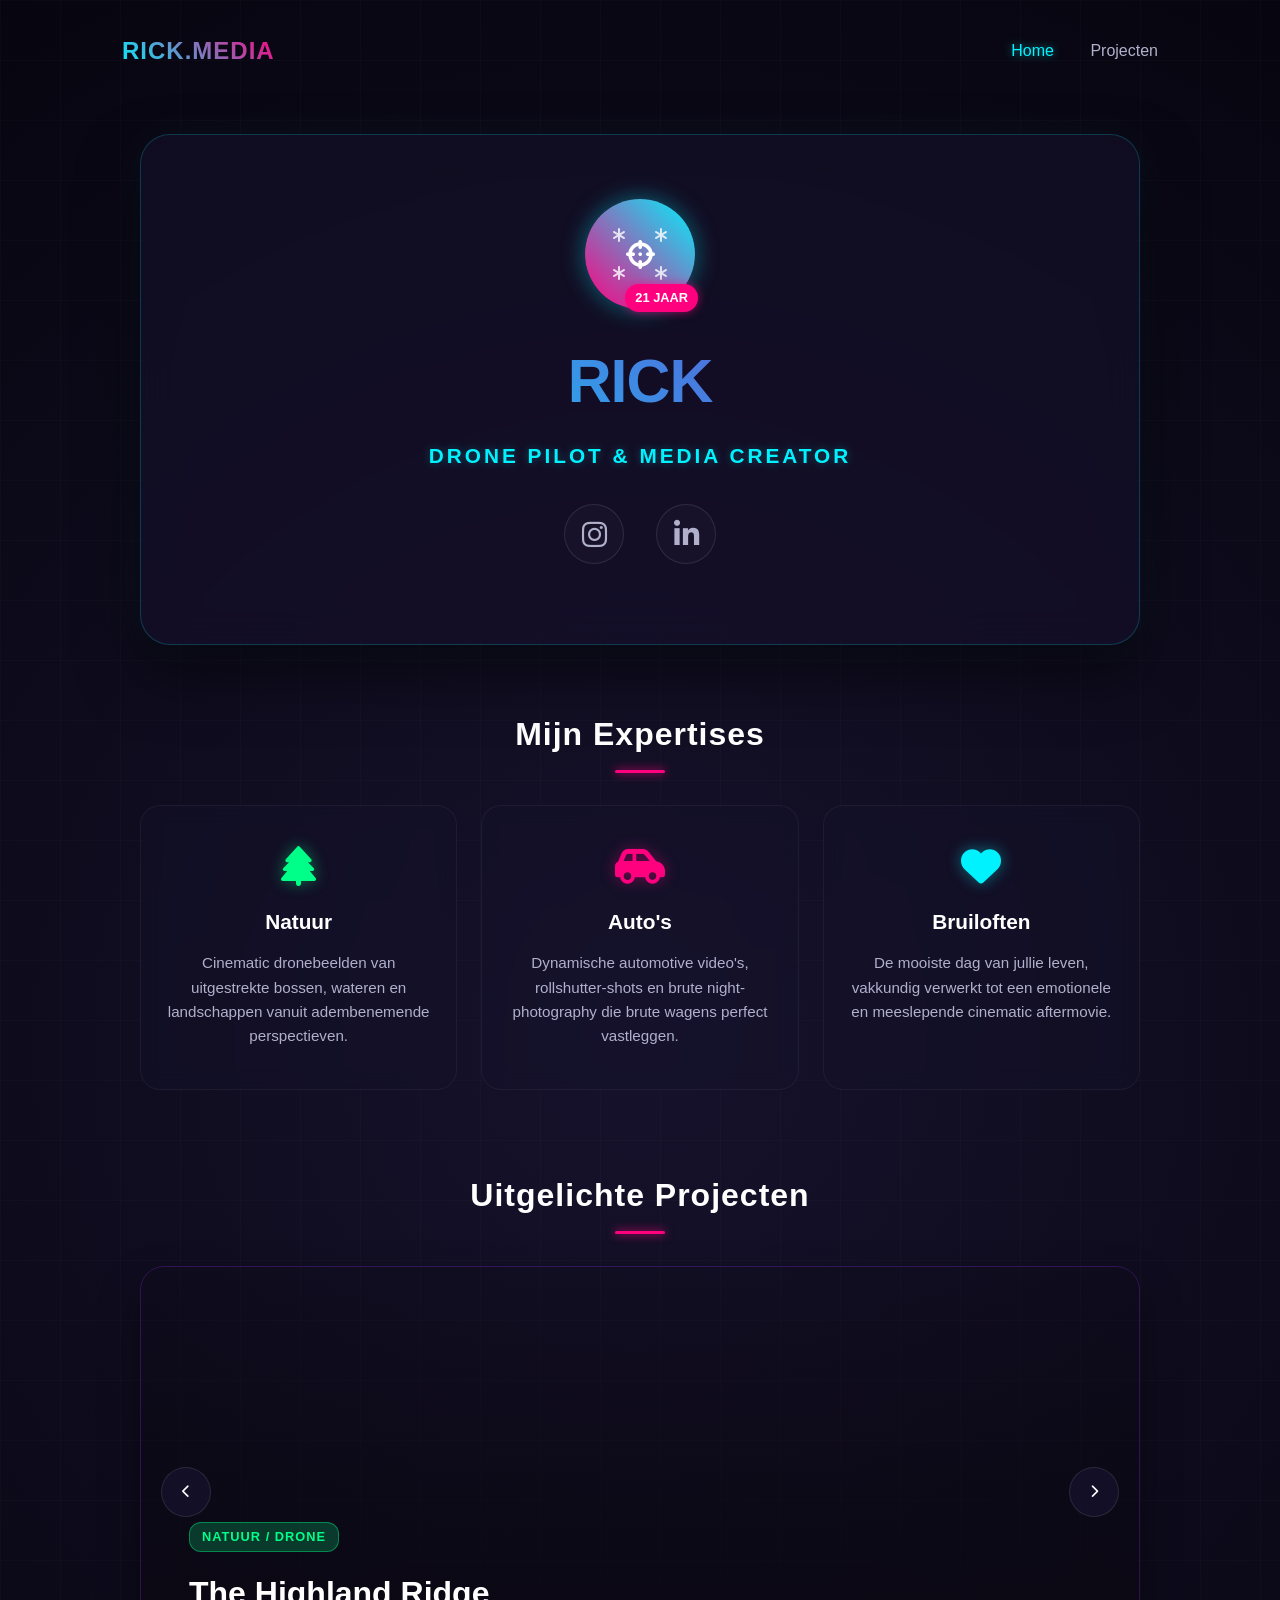
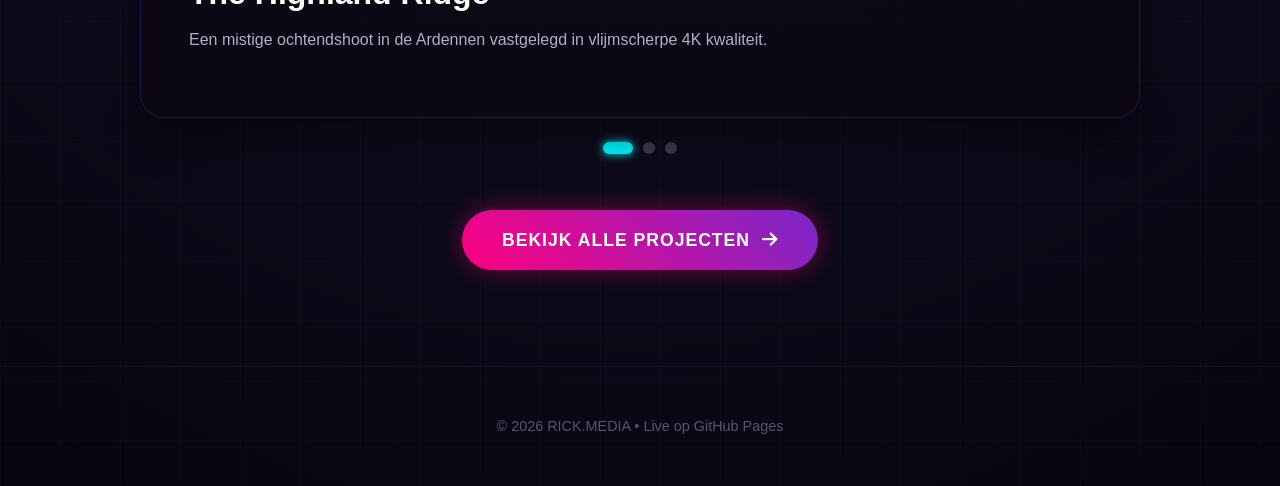
==== commit 2e12b16e: "Update index.html" ====
--- a/index.html
+++ b/index.html
@@ -5,438 +5,49 @@
     <meta name="viewport" content="width=device-width, initial-scale=1.0">
     <title>Rick | Drone & Media Creator</title>
     <link rel="stylesheet" href="https://cdnjs.cloudflare.com/ajax/libs/font-awesome/6.4.0/css/all.min.css">
-    <style>
-        * {
-            margin: 0;
-            padding: 0;
-            box-sizing: border-box;
-            font-family: 'Segoe UI', Roboto, sans-serif;
-            scroll-behavior: smooth;
-        }
+    <link rel="stylesheet" href="style.css">
+</head>
+    <script>
+    // Laad de navigatie in
+    fetch('nav.html')
+        .then(response => response.text())
+        .then(data => {
+            document.getElementById('main-header').innerHTML = data;
+            // Maak de huidige pagina actief
+            document.getElementById('nav-home').classList.add('active');
+        });
 
-        body {
-            background: radial-gradient(circle at center, #16122c 0%, #07050f 100%);
-            color: #ffffff;
-            min-height: 100vh;
-            line-height: 1.6;
-            position: relative;
-            overflow-x: hidden;
-        }
-
-        /* Subtiele achtergrond grid */
-        body::before {
-            content: '';
-            position: absolute;
-            top: 0;
-            left: 0;
-            width: 100%;
-            height: 100%;
-            background-image: linear-gradient(rgba(255, 255, 255, 0.015) 1px, transparent 1px),
-                              linear-gradient(90deg, rgba(255, 255, 255, 0.015) 1px, transparent 1px);
-            background-size: 60px 60px;
-            z-index: 1;
-            pointer-events: none;
-        }
-
-        /* Navigatiebalk */
-        header {
-            width: 100%;
-            max-width: 1100px;
-            margin: 0 auto;
-            padding: 2rem;
-            display: flex;
-            justify-content: space-between;
-            align-items: center;
-            position: relative;
-            z-index: 10;
-        }
-
-        .logo {
-            font-size: 1.5rem;
-            font-weight: 800;
-            letter-spacing: 1px;
-            background: linear-gradient(45deg, #00f2fe, #ff007f);
-            -webkit-background-clip: text;
-            -webkit-text-fill-color: transparent;
-        }
-
-        nav a {
-            color: #b0b0cc;
-            text-decoration: none;
-            margin-left: 2rem;
-            font-weight: 500;
-            transition: all 0.3s ease;
-        }
-
-        nav a:hover, nav a.active {
-            color: #00f2fe;
-            text-shadow: 0 0 10px rgba(0, 242, 254, 0.6);
-        }
-
-        .container {
-            max-width: 1000px;
-            width: 90%;
-            margin: 2rem auto 6rem auto;
-            position: relative;
-            z-index: 2;
-        }
-
-        /* Hero Kop */
-        .hero-section {
-            background: rgba(22, 18, 44, 0.55);
-            backdrop-filter: blur(20px);
-            -webkit-backdrop-filter: blur(20px);
-            border: 1px solid rgba(0, 242, 254, 0.2);
-            border-radius: 30px;
-            padding: 4rem 3rem;
-            text-align: center;
-            box-shadow: 0 30px 60px rgba(0, 0, 0, 0.5), 0 0 40px rgba(0, 242, 254, 0.05);
-            margin-bottom: 4rem;
-        }
-
-        .profile-wrapper {
-            width: 110px;
-            height: 110px;
-            margin: 0 auto 1.5rem;
-            background: linear-gradient(45deg, #ff007f, #00f2fe);
-            border-radius: 50%;
-            display: flex;
-            justify-content: center;
-            align-items: center;
-            box-shadow: 0 0 25px rgba(0, 242, 254, 0.4);
-            position: relative;
-        }
-
-        .profile-wrapper i {
-            font-size: 2.8rem;
-            color: #fff;
-        }
-
-        .age-badge {
-            position: absolute;
-            bottom: -3px;
-            right: -3px;
-            background: #ff007f;
-            padding: 4px 10px;
-            border-radius: 20px;
-            font-size: 0.8rem;
-            font-weight: 700;
-            box-shadow: 0 0 10px rgba(255, 0, 127, 0.6);
-        }
-
-        h1 {
-            font-size: 3.8rem;
-            font-weight: 900;
-            margin-bottom: 0.5rem;
-            letter-spacing: -1px;
-            background: linear-gradient(45deg, #00f2fe, #7928ca, #ff007f);
-            background-size: 200% auto;
-            -webkit-background-clip: text;
-            -webkit-text-fill-color: transparent;
-            animation: shine 6s linear infinite;
-        }
-
-        .subtitle {
-            font-size: 1.3rem;
-            color: #00f2fe;
-            font-weight: 600;
-            text-transform: uppercase;
-            letter-spacing: 3px;
-            margin-bottom: 2rem;
-            text-shadow: 0 0 10px rgba(0, 242, 254, 0.3);
-        }
-
-        /* Alleen Insta & LinkedIn */
-        .social-links {
-            display: flex;
-            justify-content: center;
-            gap: 2rem;
-            margin-bottom: 1rem;
-        }
-
-        .social-icon {
-            font-size: 1.8rem;
-            color: #b0b0cc;
-            text-decoration: none;
-            transition: all 0.3s ease;
-            width: 60px;
-            height: 60px;
-            border: 1px solid rgba(255, 255, 255, 0.1);
-            border-radius: 50%;
-            display: flex;
-            justify-content: center;
-            align-items: center;
-            background: rgba(255, 255, 255, 0.02);
-        }
-
-        .social-icon:hover {
-            color: #ffffff;
-            transform: translateY(-5px);
-        }
-
-        .social-icon.instagram:hover { 
-            border-color: #ff007f; 
-            box-shadow: 0 0 20px rgba(255, 0, 127, 0.6); 
-            color: #ff007f; 
-        }
-
-        .social-icon.linkedin:hover { 
-            border-color: #0077b5; 
-            box-shadow: 0 0 20px rgba(0, 119, 181, 0.6); 
-            color: #0077b5; 
-        }
-
-        .section-title {
-            font-size: 2rem;
-            margin-bottom: 2rem;
-            text-align: center;
-            font-weight: 800;
-            letter-spacing: 1px;
-        }
-
-        .section-title::after {
-            content: '';
-            display: block;
-            width: 50px;
-            height: 3px;
-            background: #ff007f;
-            margin: 10px auto 0 auto;
-            box-shadow: 0 0 10px #ff007f;
-            border-radius: 2px;
-        }
-
-        /* Skills/Expertise Grid */
-        .skills-grid {
-            display: grid;
-            grid-template-columns: repeat(3, 1fr);
-            gap: 1.5rem;
-            margin-bottom: 5rem;
-        }
-
-        .skill-card {
-            background: rgba(22, 18, 44, 0.45);
-            border: 1px solid rgba(255, 255, 255, 0.05);
-            backdrop-filter: blur(10px);
-            border-radius: 20px;
-            padding: 2.5rem 1.5rem;
-            text-align: center;
-            transition: all 0.4s cubic-bezier(0.175, 0.885, 0.32, 1.275);
-        }
-
-        .skill-card:hover {
-            transform: translateY(-10px);
-            background: rgba(22, 18, 44, 0.8);
-        }
-
-        .skill-card i {
-            font-size: 2.5rem;
-            margin-bottom: 1.2rem;
-            display: block;
-        }
-
-        .skill-card.nature:hover { border-color: #00ff88; box-shadow: 0 0 25px rgba(0, 255, 136, 0.25); }
-        .skill-card.cars:hover { border-color: #ff007f; box-shadow: 0 0 25px rgba(255, 0, 127, 0.25); }
-        .skill-card.weddings:hover { border-color: #00f2fe; box-shadow: 0 0 25px rgba(0, 242, 254, 0.25); }
-
-        .skill-card.nature i { color: #00ff88; text-shadow: 0 0 15px rgba(0, 255, 136, 0.4); }
-        .skill-card.cars i { color: #ff007f; text-shadow: 0 0 15px rgba(255, 0, 127, 0.4); }
-        .skill-card.weddings i { color: #00f2fe; text-shadow: 0 0 15px rgba(0, 242, 254, 0.4); }
-
-        .skill-card h3 {
-            font-size: 1.3rem;
-            margin-bottom: 0.8rem;
-            font-weight: 700;
-        }
-
-        .skill-card p {
-            color: #b0b0cc;
-            font-size: 0.95rem;
-        }
-
-        /* Carousel Bouw */
-        .carousel-container {
-            position: relative;
-            width: 100%;
-            overflow: hidden;
-            border-radius: 24px;
-            border: 1px solid rgba(121, 40, 202, 0.3);
-            box-shadow: 0 20px 40px rgba(0,0,0,0.4);
-            margin-bottom: 1.5rem;
-        }
-
-        .carousel-track {
-            display: flex;
-            transition: transform 0.5s cubic-bezier(0.25, 0.46, 0.45, 0.94);
-            width: 100%;
-        }
-
-        .carousel-slide {
-            min-width: 100%;
-            position: relative;
-            background: #110d26;
-            display: flex;
-            flex-direction: column;
-            justify-content: flex-end;
-            min-height: 450px;
-            padding: 4rem 3rem;
-        }
-
-        /* Unsplash placeholders voor je werk (kun je later je eigen linkjes in zetten) */
-        .slide-1 { background: linear-gradient(180deg, rgba(0,0,0,0.1) 0%, rgba(11, 8, 19, 0.95) 90%), url('https://images.unsplash.com/photo-1508614589041-895b88991e3e?auto=format&fit=crop&w=1200&q=80') center/cover; }
-        .slide-2 { background: linear-gradient(180deg, rgba(0,0,0,0.1) 0%, rgba(11, 8, 19, 0.95) 90%), url('https://images.unsplash.com/photo-1617814076367-b759c7d7e738?auto=format&fit=crop&w=1200&q=80') center/cover; }
-        .slide-3 { background: linear-gradient(180deg, rgba(0,0,0,0.1) 0%, rgba(11, 8, 19, 0.95) 90%), url('https://images.unsplash.com/photo-1519741497674-611481863552?auto=format&fit=crop&w=1200&q=80') center/cover; }
-
-        .slide-content {
-            position: relative;
-            z-index: 5;
-            max-width: 600px;
-            text-align: left;
-        }
-
-        .slide-tag {
-            display: inline-block;
-            padding: 4px 12px;
-            border-radius: 12px;
-            font-size: 0.8rem;
-            font-weight: 700;
-            text-transform: uppercase;
-            margin-bottom: 1rem;
-            letter-spacing: 1px;
-        }
-        .tag-nature { background: rgba(0, 255, 136, 0.2); color: #00ff88; border: 1px solid rgba(0, 255, 136, 0.4); }
-        .tag-cars { background: rgba(255, 0, 127, 0.2); color: #ff007f; border: 1px solid rgba(255, 0, 127, 0.4); }
-        .tag-weddings { background: rgba(0, 242, 254, 0.2); color: #00f2fe; border: 1px solid rgba(0, 242, 254, 0.4); }
-
-        .slide-content h3 {
-            font-size: 2rem;
-            margin-bottom: 0.5rem;
-            font-weight: 800;
-        }
-
-        .slide-content p {
-            color: #b0b0cc;
-        }
-
-        .carousel-btn {
-            position: absolute;
-            top: 50%;
-            transform: translateY(-50%);
-            background: rgba(22, 18, 44, 0.8);
-            border: 1px solid rgba(255,255,255,0.1);
-            color: white;
-            width: 50px;
-            height: 50px;
-            border-radius: 50%;
-            display: flex;
-            justify-content: center;
-            align-items: center;
-            cursor: pointer;
-            z-index: 10;
-            transition: all 0.3s ease;
-        }
-
-        .carousel-btn:hover {
-            background: #7928ca;
-            border-color: #00f2fe;
-            box-shadow: 0 0 15px rgba(0, 242, 254, 0.6);
-        }
-
-        .btn-prev { left: 20px; }
-        .btn-next { right: 20px; }
-
-        .carousel-nav {
-            display: flex;
-            justify-content: center;
-            gap: 10px;
-            margin-top: 1.5rem;
-            margin-bottom: 3rem;
-        }
-
-        .carousel-indicator {
-            width: 12px;
-            height: 12px;
-            border-radius: 50%;
-            background: rgba(255, 255, 255, 0.2);
-            cursor: pointer;
-            transition: all 0.3s ease;
-        }
-
-        .carousel-indicator.active {
-            background: #00f2fe;
-            box-shadow: 0 0 10px #00f2fe;
-            width: 30px;
-            border-radius: 6px;
-        }
-
-        /* Grote Knop naar Projecten */
-        .view-all-btn {
-            display: inline-flex;
-            align-items: center;
-            gap: 12px;
-            padding: 16px 40px;
-            font-size: 1.1rem;
-            font-weight: 700;
-            color: #fff;
-            text-decoration: none;
-            background: linear-gradient(45deg, #ff007f, #7928ca);
-            border-radius: 50px;
-            box-shadow: 0 0 25px rgba(255, 0, 127, 0.4);
-            text-transform: uppercase;
-            letter-spacing: 1px;
-            transition: all 0.3s ease;
-        }
-
-        .view-all-btn:hover {
-            transform: translateY(-3px);
-            box-shadow: 0 0 35px rgba(255, 0, 127, 0.7), 0 0 15px rgba(0, 242, 254, 0.4);
-            background: linear-gradient(45deg, #00f2fe, #7928ca);
-        }
-
-        footer {
-            text-align: center;
-            padding: 3rem;
-            color: #555570;
-            font-size: 0.9rem;
-            border-top: 1px solid rgba(255, 255, 255, 0.05);
-            margin-top: 6rem;
-        }
-
-        @keyframes shine {
-            to { background-position: 200% center; }
-        }
-
-        @media (max-width: 768px) {
-            .skills-grid { grid-template-columns: 1fr; }
-            h1 { font-size: 2.8rem; }
-            .carousel-slide { padding: 2rem 1.5rem; min-height: 380px; }
-            .slide-content h3 { font-size: 1.5rem; }
-        }
-    </style>
-</head>
+    // Laad de footer in
+    fetch('footer.html')
+        .then(response => response.text())
+        .then(data => {
+            document.getElementById('main-footer').innerHTML = data;
+        });
+</script>
 <body>
 
-    <header>
-        <div class="logo">RICK.MEDIA</div>
-        <nav>
-            <a href="#" class="active">Home</a>
-            <a href="projects.html">Projecten</a>
-        </nav>
-    </header>
+    <header id="main-header"></header>
 
     <div class="container">
         <section class="hero-section">
             <div class="profile-wrapper">
-                <i class="fa-solid fa-helicopter"></i>
+                <div class="drone-icon">
+                    <i class="fa-solid fa-crosshairs drone-body"></i>
+                    <i class="fa-solid fa-asterisk drone-prop prop-tl"></i>
+                    <i class="fa-solid fa-asterisk drone-prop prop-tr"></i>
+                    <i class="fa-solid fa-asterisk drone-prop prop-bl"></i>
+                    <i class="fa-solid fa-asterisk drone-prop prop-br"></i>
+                </div>
                 <div class="age-badge">21 JAAR</div>
             </div>
             <h1>RICK</h1>
             <div class="subtitle">Drone Pilot & Media Creator</div>
             
             <div class="social-links">
-                <a href="https://instagram.com/JOUW_GEBRUIKERSNAAM" target="_blank" class="social-icon instagram" title="Instagram">
+                <a href="https://instagram.com" target="_blank" class="social-icon instagram" title="Instagram">
                     <i class="fa-brands fa-instagram"></i>
                 </a>
-                <a href="https://linkedin.com/in/JOUW_LINKEDIN" target="_blank" class="social-icon linkedin" title="LinkedIn">
+                <a href="https://linkedin.com" target="_blank" class="social-icon linkedin" title="LinkedIn">
                     <i class="fa-brands fa-linkedin-in"></i>
                 </a>
             </div>
@@ -504,9 +115,7 @@
         </div>
     </div>
 
-    <footer>
-        <p>&copy; 2026 RICK.MEDIA &bull; Live op GitHub Pages</p>
-    </footer>
+    <footer id="main-footer"></footer>
 
     <script>
         let currentIndex = 0;
@@ -534,7 +143,7 @@
             updateCarousel();
         }
 
-        // Automatisch doorschuiven elke 6 seconden
+        // Automatische slider interval
         setInterval(() => { moveSlide(1); }, 6000);
     </script>
 </body>
--- a/style.css
+++ b/style.css
@@ -0,0 +1,491 @@
+/* Reset & Basis Stijlen */
+* {
+    margin: 0;
+    padding: 0;
+    box-sizing: border-box;
+    font-family: 'Segoe UI', Roboto, sans-serif;
+    scroll-behavior: smooth;
+}
+
+body {
+    background: radial-gradient(circle at center, #16122c 0%, #07050f 100%);
+    color: #ffffff;
+    min-height: 100vh;
+    line-height: 1.6;
+    position: relative;
+    overflow-x: hidden;
+}
+
+/* Achtergrond grid */
+body::before {
+    content: '';
+    position: absolute;
+    top: 0; left: 0; width: 100%; height: 100%;
+    background-image: linear-gradient(rgba(255, 255, 255, 0.015) 1px, transparent 1px),
+                      linear-gradient(90deg, rgba(255, 255, 255, 0.015) 1px, transparent 1px);
+    background-size: 60px 60px;
+    z-index: 1;
+    pointer-events: none;
+}
+
+/* Navigatiebalk */
+header {
+    width: 100%;
+    max-width: 1100px;
+    margin: 0 auto;
+    padding: 2rem;
+    display: flex;
+    justify-content: space-between;
+    align-items: center;
+    position: relative;
+    z-index: 10;
+}
+
+.logo {
+    font-size: 1.5rem;
+    font-weight: 800;
+    letter-spacing: 1px;
+    background: linear-gradient(45deg, #00f2fe, #ff007f);
+    -webkit-background-clip: text;
+    -webkit-text-fill-color: transparent;
+}
+
+nav a {
+    color: #b0b0cc;
+    text-decoration: none;
+    margin-left: 2rem;
+    font-weight: 500;
+    transition: all 0.3s ease;
+}
+
+nav a:hover, nav a.active {
+    color: #00f2fe;
+    text-shadow: 0 0 10px rgba(0, 242, 254, 0.6);
+}
+
+.container {
+    max-width: 1000px;
+    width: 90%;
+    margin: 2rem auto 6rem auto;
+    position: relative;
+    z-index: 2;
+}
+
+/* Hero Section */
+.hero-section {
+    background: rgba(22, 18, 44, 0.55);
+    backdrop-filter: blur(20px);
+    -webkit-backdrop-filter: blur(20px);
+    border: 1px solid rgba(0, 242, 254, 0.2);
+    border-radius: 30px;
+    padding: 4rem 3rem;
+    text-align: center;
+    box-shadow: 0 30px 60px rgba(0, 0, 0, 0.5), 0 0 40px rgba(0, 242, 254, 0.05);
+    margin-bottom: 4rem;
+}
+
+/* Custom Drone Icoon Styling */
+.profile-wrapper {
+    width: 110px;
+    height: 110px;
+    margin: 0 auto 1.5rem;
+    background: linear-gradient(45deg, #ff007f, #00f2fe);
+    border-radius: 50%;
+    display: flex;
+    justify-content: center;
+    align-items: center;
+    box-shadow: 0 0 25px rgba(0, 242, 254, 0.4);
+    position: relative;
+}
+
+.drone-icon {
+    position: relative;
+    width: 50px;
+    height: 50px;
+    display: flex;
+    justify-content: center;
+    align-items: center;
+    color: #fff;
+}
+
+.drone-body {
+    font-size: 1.8rem;
+    z-index: 2;
+}
+
+.drone-prop {
+    position: absolute;
+    font-size: 1rem;
+    animation: spin 0.8s linear infinite;
+    opacity: 0.8;
+}
+
+.prop-tl { top: -2px; left: -2px; }
+.prop-tr { top: -2px; right: -2px; }
+.prop-bl { bottom: -2px; left: -2px; }
+.prop-br { bottom: -2px; right: -2px; }
+
+@keyframes spin {
+    100% { transform: rotate(360deg); }
+}
+
+.age-badge {
+    position: absolute;
+    bottom: -3px;
+    right: -3px;
+    background: #ff007f;
+    padding: 4px 10px;
+    border-radius: 20px;
+    font-size: 0.8rem;
+    font-weight: 700;
+    box-shadow: 0 0 10px rgba(255, 0, 127, 0.6);
+    z-index: 5;
+}
+
+h1 {
+    font-size: 3.8rem;
+    font-weight: 900;
+    margin-bottom: 0.5rem;
+    letter-spacing: -1px;
+    background: linear-gradient(45deg, #00f2fe, #7928ca, #ff007f);
+    background-size: 200% auto;
+    -webkit-background-clip: text;
+    -webkit-text-fill-color: transparent;
+    animation: shine 6s linear infinite;
+}
+
+.subtitle {
+    font-size: 1.3rem;
+    color: #00f2fe;
+    font-weight: 600;
+    text-transform: uppercase;
+    letter-spacing: 3px;
+    margin-bottom: 2rem;
+    text-shadow: 0 0 10px rgba(0, 242, 254, 0.3);
+}
+
+/* Socials */
+.social-links {
+    display: flex;
+    justify-content: center;
+    gap: 2rem;
+    margin-bottom: 1rem;
+}
+
+.social-icon {
+    font-size: 1.8rem;
+    color: #b0b0cc;
+    text-decoration: none;
+    transition: all 0.3s ease;
+    width: 60px;
+    height: 60px;
+    border: 1px solid rgba(255, 255, 255, 0.1);
+    border-radius: 50%;
+    display: flex;
+    justify-content: center;
+    align-items: center;
+    background: rgba(255, 255, 255, 0.02);
+}
+
+.social-icon:hover {
+    color: #ffffff;
+    transform: translateY(-5px);
+}
+
+.social-icon.instagram:hover { 
+    border-color: #ff007f; 
+    box-shadow: 0 0 20px rgba(255, 0, 127, 0.6); 
+    color: #ff007f; 
+}
+
+.social-icon.linkedin:hover { 
+    border-color: #0077b5; 
+    box-shadow: 0 0 20px rgba(0, 119, 181, 0.6); 
+    color: #0077b5; 
+}
+
+.section-title {
+    font-size: 2rem;
+    margin-bottom: 2rem;
+    text-align: center;
+    font-weight: 800;
+    letter-spacing: 1px;
+}
+
+.section-title::after {
+    content: '';
+    display: block;
+    width: 50px;
+    height: 3px;
+    background: #ff007f;
+    margin: 10px auto 0 auto;
+    box-shadow: 0 0 10px #ff007f;
+    border-radius: 2px;
+}
+
+/* Grid */
+.skills-grid {
+    display: grid;
+    grid-template-columns: repeat(3, 1fr);
+    gap: 1.5rem;
+    margin-bottom: 5rem;
+}
+
+.skill-card {
+    background: rgba(22, 18, 44, 0.45);
+    border: 1px solid rgba(255, 255, 255, 0.05);
+    backdrop-filter: blur(10px);
+    border-radius: 20px;
+    padding: 2.5rem 1.5rem;
+    text-align: center;
+    transition: all 0.4s cubic-bezier(0.175, 0.885, 0.32, 1.275);
+}
+
+.skill-card:hover {
+    transform: translateY(-10px);
+    background: rgba(22, 18, 44, 0.8);
+}
+
+.skill-card i {
+    font-size: 2.5rem;
+    margin-bottom: 1.2rem;
+    display: block;
+}
+
+.skill-card.nature:hover { border-color: #00ff88; box-shadow: 0 0 25px rgba(0, 255, 136, 0.25); }
+.skill-card.cars:hover { border-color: #ff007f; box-shadow: 0 0 25px rgba(255, 0, 127, 0.25); }
+.skill-card.weddings:hover { border-color: #00f2fe; box-shadow: 0 0 25px rgba(0, 242, 254, 0.25); }
+
+.skill-card.nature i { color: #00ff88; text-shadow: 0 0 15px rgba(0, 255, 136, 0.4); }
+.skill-card.cars i { color: #ff007f; text-shadow: 0 0 15px rgba(255, 0, 127, 0.4); }
+.skill-card.weddings i { color: #00f2fe; text-shadow: 0 0 15px rgba(0, 242, 254, 0.4); }
+
+.skill-card h3 {
+    font-size: 1.3rem;
+    margin-bottom: 0.8rem;
+    font-weight: 700;
+}
+
+.skill-card p {
+    color: #b0b0cc;
+    font-size: 0.95rem;
+}
+
+/* Carousel */
+.carousel-container {
+    position: relative;
+    width: 100%;
+    overflow: hidden;
+    border-radius: 24px;
+    border: 1px solid rgba(121, 40, 202, 0.3);
+    box-shadow: 0 20px 40px rgba(0,0,0,0.4);
+    margin-bottom: 1.5rem;
+}
+
+.carousel-track {
+    display: flex;
+    transition: transform 0.5s cubic-bezier(0.25, 0.46, 0.45, 0.94);
+    width: 100%;
+}
+
+.carousel-slide {
+    min-width: 100%;
+    position: relative;
+    background: #110d26;
+    display: flex;
+    flex-direction: column;
+    justify-content: flex-end;
+    min-height: 450px;
+    padding: 4rem 3rem;
+}
+
+.slide-1 { background: linear-gradient(180deg, rgba(0,0,0,0.1) 0%, rgba(11, 8, 19, 0.95) 90%), url('https://images.unsplash.com/photo-1508614589041-895b88991e3e?auto=format&fit=crop&w=1200&q=80') center/cover; }
+.slide-2 { background: linear-gradient(180deg, rgba(0,0,0,0.1) 0%, rgba(11, 8, 19, 0.95) 90%), url('https://images.unsplash.com/photo-1617814076367-b759c7d7e738?auto=format&fit=crop&w=1200&q=80') center/cover; }
+.slide-3 { background: linear-gradient(180deg, rgba(0,0,0,0.1) 0%, rgba(11, 8, 19, 0.95) 90%), url('https://images.unsplash.com/photo-1519741497674-611481863552?auto=format&fit=crop&w=1200&q=80') center/cover; }
+
+.slide-content {
+    position: relative;
+    z-index: 5;
+    max-width: 600px;
+    text-align: left;
+}
+
+.slide-tag {
+    display: inline-block;
+    padding: 4px 12px;
+    border-radius: 12px;
+    font-size: 0.8rem;
+    font-weight: 700;
+    text-transform: uppercase;
+    margin-bottom: 1rem;
+    letter-spacing: 1px;
+}
+.tag-nature { background: rgba(0, 255, 136, 0.2); color: #00ff88; border: 1px solid rgba(0, 255, 136, 0.4); }
+.tag-cars { background: rgba(255, 0, 127, 0.2); color: #ff007f; border: 1px solid rgba(255, 0, 127, 0.4); }
+.tag-weddings { background: rgba(0, 242, 254, 0.2); color: #00f2fe; border: 1px solid rgba(0, 242, 254, 0.4); }
+
+.slide-content h3 {
+    font-size: 2rem;
+    margin-bottom: 0.5rem;
+    font-weight: 800;
+}
+
+.slide-content p { color: #b0b0cc; }
+
+.carousel-btn {
+    position: absolute;
+    top: 50%;
+    transform: translateY(-50%);
+    background: rgba(22, 18, 44, 0.8);
+    border: 1px solid rgba(255,255,255,0.1);
+    color: white;
+    width: 50px;
+    height: 50px;
+    border-radius: 50%;
+    display: flex;
+    justify-content: center;
+    align-items: center;
+    cursor: pointer;
+    z-index: 10;
+    transition: all 0.3s ease;
+}
+
+.carousel-btn:hover {
+    background: #7928ca;
+    border-color: #00f2fe;
+    box-shadow: 0 0 15px rgba(0, 242, 254, 0.6);
+}
+
+.btn-prev { left: 20px; }
+.btn-next { right: 20px; }
+
+.carousel-nav {
+    display: flex;
+    justify-content: center;
+    gap: 10px;
+    margin-top: 1.5rem;
+    margin-bottom: 3rem;
+}
+
+.carousel-indicator {
+    width: 12px;
+    height: 12px;
+    border-radius: 50%;
+    background: rgba(255, 255, 255, 0.2);
+    cursor: pointer;
+    transition: all 0.3s ease;
+}
+
+.carousel-indicator.active {
+    background: #00f2fe;
+    box-shadow: 0 0 10px #00f2fe;
+    width: 30px;
+    border-radius: 6px;
+}
+
+.view-all-btn {
+    display: inline-flex;
+    align-items: center;
+    gap: 12px;
+    padding: 16px 40px;
+    font-size: 1.1rem;
+    font-weight: 700;
+    color: #fff;
+    text-decoration: none;
+    background: linear-gradient(45deg, #ff007f, #7928ca);
+    border-radius: 50px;
+    box-shadow: 0 0 25px rgba(255, 0, 127, 0.4);
+    text-transform: uppercase;
+    letter-spacing: 1px;
+    transition: all 0.3s ease;
+}
+
+.view-all-btn:hover {
+    transform: translateY(-3px);
+    box-shadow: 0 0 35px rgba(255, 0, 127, 0.7), 0 0 15px rgba(0, 242, 254, 0.4);
+    background: linear-gradient(45deg, #00f2fe, #7928ca);
+}
+
+/* Portfolio grid specifiek voor projects.html */
+.projects-grid {
+    display: grid;
+    grid-template-columns: repeat(auto-fill, minmax(320px, 1fr));
+    gap: 2rem;
+}
+
+.project-card {
+    background: rgba(22, 18, 44, 0.6);
+    border: 1px solid rgba(255, 255, 255, 0.08);
+    border-radius: 20px;
+    overflow: hidden;
+    transition: all 0.3s ease;
+    box-shadow: 0 15px 35px rgba(0,0,0,0.3);
+}
+
+.project-card:hover {
+    transform: translateY(-8px);
+    border-color: #7928ca;
+    box-shadow: 0 15px 30px rgba(121, 40, 202, 0.2);
+}
+
+.project-thumb {
+    height: 220px;
+    width: 100%;
+    position: relative;
+}
+
+.p-1 { background: url('https://images.unsplash.com/photo-1508614589041-895b88991e3e?auto=format&fit=crop&w=500&q=80') center/cover; }
+.p-2 { background: url('https://images.unsplash.com/photo-1617814076367-b759c7d7e738?auto=format&fit=crop&w=500&q=80') center/cover; }
+.p-3 { background: url('https://images.unsplash.com/photo-1519741497674-611481863552?auto=format&fit=crop&w=500&q=80') center/cover; }
+.p-4 { background: url('https://images.unsplash.com/photo-1464822759023-fed622ff2c3b?auto=format&fit=crop&w=500&q=80') center/cover; }
+
+.project-tags { position: absolute; top: 15px; left: 15px; }
+
+.p-tag {
+    padding: 4px 10px;
+    font-size: 0.75rem;
+    font-weight: 700;
+    border-radius: 8px;
+    text-transform: uppercase;
+}
+.n-tag { background: #00ff88; color: #000; }
+.c-tag { background: #ff007f; color: #fff; }
+.w-tag { background: #00f2fe; color: #000; }
+
+.project-info { padding: 1.5rem; }
+.project-info h3 { font-size: 1.3rem; margin-bottom: 0.5rem; font-weight: 700; }
+.project-info p { color: #b0b0cc; font-size: 0.9rem; margin-bottom: 1.5rem; }
+
+.project-link {
+    color: #00f2fe;
+    text-decoration: none;
+    font-size: 0.9rem;
+    font-weight: 600;
+    display: inline-flex;
+    align-items: center;
+    gap: 8px;
+    transition: all 0.2s;
+}
+
+.project-link:hover {
+    color: #ff007f;
+    text-shadow: 0 0 10px rgba(255,0,127,0.4);
+}
+
+footer {
+    text-align: center;
+    padding: 3rem;
+    color: #555570;
+    font-size: 0.9rem;
+    border-top: 1px solid rgba(255, 255, 255, 0.05);
+    margin-top: 6rem;
+}
+
+@keyframes shine { to { background-position: 200% center; } }
+
+@media (max-width: 768px) {
+    .skills-grid { grid-template-columns: 1fr; }
+    h1 { font-size: 2.8rem; }
+    .carousel-slide { padding: 2rem 1.5rem; min-height: 380px; }
+    .slide-content h3 { font-size: 1.5rem; }
+}
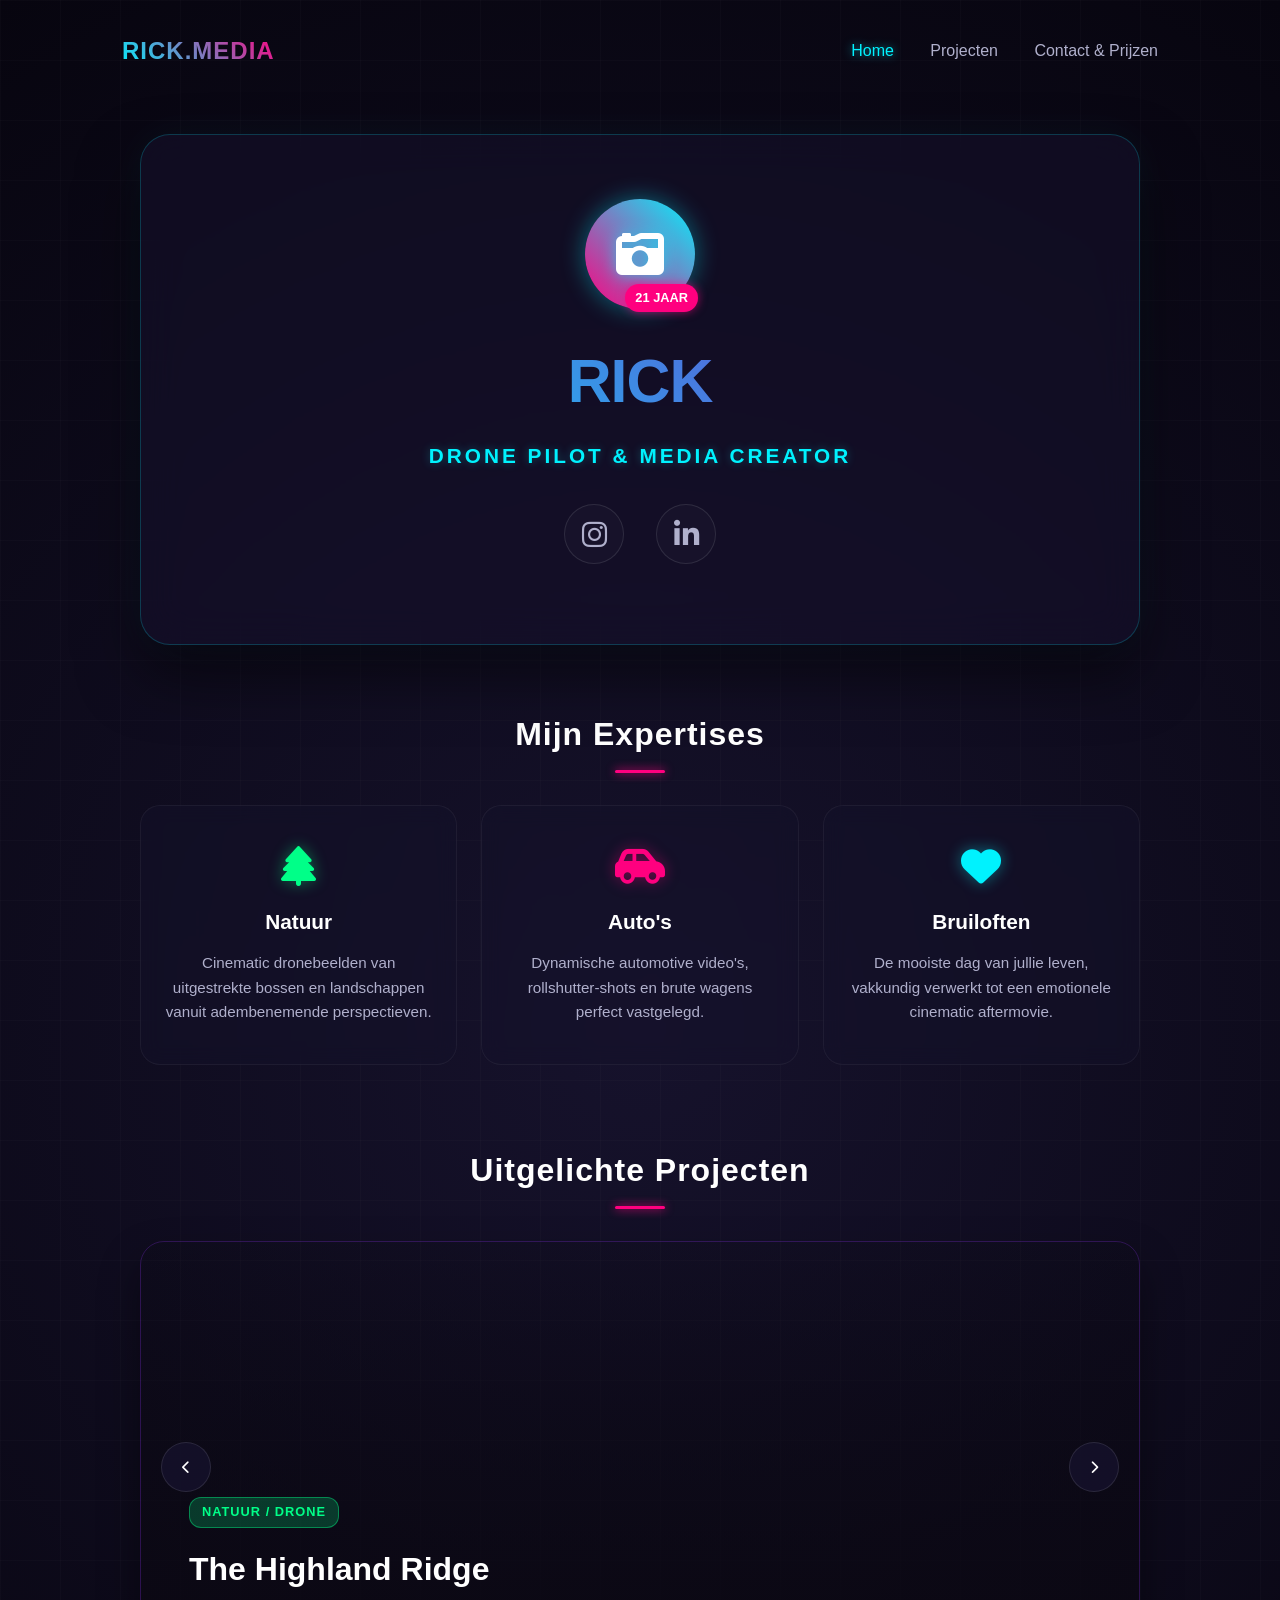
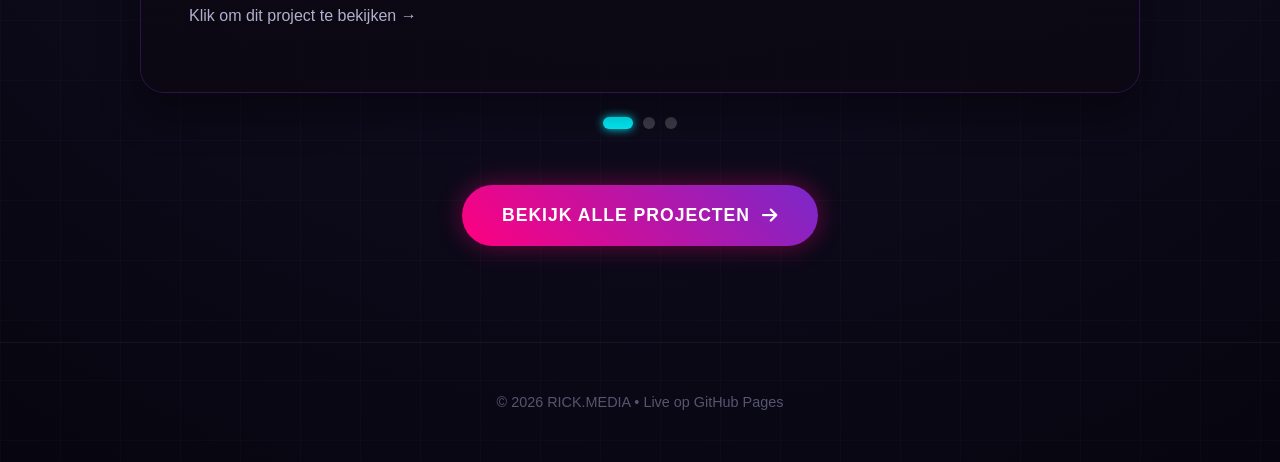
==== commit af164ea1: "Refactor HTML structure and update content" ====
--- a/index.html
+++ b/index.html
@@ -7,37 +7,21 @@
     <link rel="stylesheet" href="https://cdnjs.cloudflare.com/ajax/libs/font-awesome/6.4.0/css/all.min.css">
     <link rel="stylesheet" href="style.css">
 </head>
-    <script>
-    // Laad de navigatie in
-    fetch('nav.html')
-        .then(response => response.text())
-        .then(data => {
-            document.getElementById('main-header').innerHTML = data;
-            // Maak de huidige pagina actief
-            document.getElementById('nav-home').classList.add('active');
-        });
-
-    // Laad de footer in
-    fetch('footer.html')
-        .then(response => response.text())
-        .then(data => {
-            document.getElementById('main-footer').innerHTML = data;
-        });
-</script>
 <body>
 
-    <header id="main-header"></header>
+    <header>
+        <div class="logo">RICK.MEDIA</div>
+        <nav>
+            <a href="index.html" class="active">Home</a>
+            <a href="projects.html">Projecten</a>
+            <a href="contact.html">Contact & Prijzen</a>
+        </nav>
+    </header>
 
     <div class="container">
         <section class="hero-section">
             <div class="profile-wrapper">
-                <div class="drone-icon">
-                    <i class="fa-solid fa-crosshairs drone-body"></i>
-                    <i class="fa-solid fa-asterisk drone-prop prop-tl"></i>
-                    <i class="fa-solid fa-asterisk drone-prop prop-tr"></i>
-                    <i class="fa-solid fa-asterisk drone-prop prop-bl"></i>
-                    <i class="fa-solid fa-asterisk drone-prop prop-br"></i>
-                </div>
+                <i class="fa-solid fa-camera-retro drone-static"></i>
                 <div class="age-badge">21 JAAR</div>
             </div>
             <h1>RICK</h1>
@@ -58,17 +42,17 @@
             <div class="skill-card nature">
                 <i class="fa-solid fa-tree"></i>
                 <h3>Natuur</h3>
-                <p>Cinematic dronebeelden van uitgestrekte bossen, wateren en landschappen vanuit adembenemende perspectieven.</p>
+                <p>Cinematic dronebeelden van uitgestrekte bossen en landschappen vanuit adembenemende perspectieven.</p>
             </div>
             <div class="skill-card cars">
                 <i class="fa-solid fa-car-side"></i>
                 <h3>Auto's</h3>
-                <p>Dynamische automotive video's, rollshutter-shots en brute night-photography die brute wagens perfect vastleggen.</p>
+                <p>Dynamische automotive video's, rollshutter-shots en brute wagens perfect vastgelegd.</p>
             </div>
             <div class="skill-card weddings">
                 <i class="fa-solid fa-heart"></i>
                 <h3>Bruiloften</h3>
-                <p>De mooiste dag van jullie leven, vakkundig verwerkt tot een emotionele en meeslepende cinematic aftermovie.</p>
+                <p>De mooiste dag van jullie leven, vakkundig verwerkt tot een emotionele cinematic aftermovie.</p>
             </div>
         </section>
 
@@ -79,25 +63,25 @@
                 <button class="carousel-btn btn-next" onclick="moveSlide(1)"><i class="fa-solid fa-chevron-right"></i></button>
                 
                 <div class="carousel-track" id="track">
-                    <div class="carousel-slide slide-1">
+                    <div class="carousel-slide slide-1" onclick="window.location.href='project-porsche.html'" style="cursor:pointer;">
                         <div class="slide-content">
                             <span class="slide-tag tag-nature">Natuur / Drone</span>
                             <h3>The Highland Ridge</h3>
-                            <p>Een mistige ochtendshoot in de Ardennen vastgelegd in vlijmscherpe 4K kwaliteit.</p>
+                            <p>Klik om dit project te bekijken &rarr;</p>
                         </div>
                     </div>
-                    <div class="carousel-slide slide-2">
+                    <div class="carousel-slide slide-2" onclick="window.location.href='project-porsche.html'" style="cursor:pointer;">
                         <div class="slide-content">
                             <span class="slide-tag tag-cars">Automotive</span>
                             <h3>Neon Midnight Drift</h3>
-                            <p>Cinematic night-shoot van een custom Porsche 911 tussen de wolkenkrabbers.</p>
+                            <p>Klik om dit project te bekijken &rarr;</p>
                         </div>
                     </div>
-                    <div class="carousel-slide slide-3">
+                    <div class="carousel-slide slide-3" onclick="window.location.href='project-porsche.html'" style="cursor:pointer;">
                         <div class="slide-content">
                             <span class="slide-tag tag-weddings">Bruiloft</span>
                             <h3>Zomer op het Landgoed</h3>
-                            <p>Prachtige drone-overzichten gecombineerd met intieme momenten van het bruidspaar.</p>
+                            <p>Klik om dit project te bekijken &rarr;</p>
                         </div>
                     </div>
                 </div>
@@ -115,7 +99,9 @@
         </div>
     </div>
 
-    <footer id="main-footer"></footer>
+    <footer>
+        <p>&copy; 2026 RICK.MEDIA &bull; Live op GitHub Pages</p>
+    </footer>
 
     <script>
         let currentIndex = 0;
@@ -142,8 +128,6 @@
             currentIndex = index;
             updateCarousel();
         }
-
-        // Automatische slider interval
         setInterval(() => { moveSlide(1); }, 6000);
     </script>
 </body>
--- a/style.css
+++ b/style.css
@@ -489,3 +489,84 @@
     .carousel-slide { padding: 2rem 1.5rem; min-height: 380px; }
     .slide-content h3 { font-size: 1.5rem; }
 }
+
+/* Update voor het nieuwe minimalistische drone/camera icoon */
+.profile-wrapper i.drone-static {
+    font-size: 3rem;
+    color: #fff;
+    text-shadow: 0 0 15px rgba(0, 242, 254, 0.6);
+}
+
+/* Prijzen & Contact Specifieke Styling */
+.pricing-table {
+    width: 100%;
+    border-collapse: collapse;
+    margin: 3rem 0;
+    background: rgba(22, 18, 44, 0.45);
+    backdrop-filter: blur(10px);
+    border-radius: 20px;
+    overflow: hidden;
+    border: 1px solid rgba(255, 255, 255, 0.05);
+}
+
+.pricing-table th, .pricing-table td {
+    padding: 1.2rem 1.5rem;
+    text-align: left;
+}
+
+.pricing-table th {
+    background: rgba(121, 40, 202, 0.2);
+    color: #00f2fe;
+    font-weight: 700;
+    text-transform: uppercase;
+    font-size: 0.9rem;
+    letter-spacing: 1px;
+    border-bottom: 2px solid rgba(0, 242, 254, 0.3);
+}
+
+.pricing-table tr {
+    border-bottom: 1px solid rgba(255, 255, 255, 0.05);
+    transition: background 0.3s;
+}
+
+.pricing-table tr:hover {
+    background: rgba(255, 255, 255, 0.02);
+}
+
+.pricing-table td strong {
+    color: #ff007f;
+    text-shadow: 0 0 10px rgba(255, 0, 127, 0.3);
+}
+
+.contact-box {
+    background: rgba(22, 18, 44, 0.55);
+    border: 1px solid rgba(0, 242, 254, 0.2);
+    border-radius: 24px;
+    padding: 3rem;
+    text-align: center;
+    max-width: 600px;
+    margin: 0 auto;
+    box-shadow: 0 20px 40px rgba(0,0,0,0.4);
+}
+
+.contact-btn {
+    display: inline-flex;
+    align-items: center;
+    gap: 10px;
+    padding: 14px 32px;
+    background: transparent;
+    border: 2px solid #00f2fe;
+    color: #00f2fe;
+    border-radius: 50px;
+    text-decoration: none;
+    font-weight: 700;
+    text-transform: uppercase;
+    transition: all 0.3s;
+    margin: 0.5rem;
+}
+
+.contact-btn:hover {
+    background: #00f2fe;
+    color: #07050f;
+    box-shadow: 0 0 20px rgba(0, 242, 254, 0.6);
+}
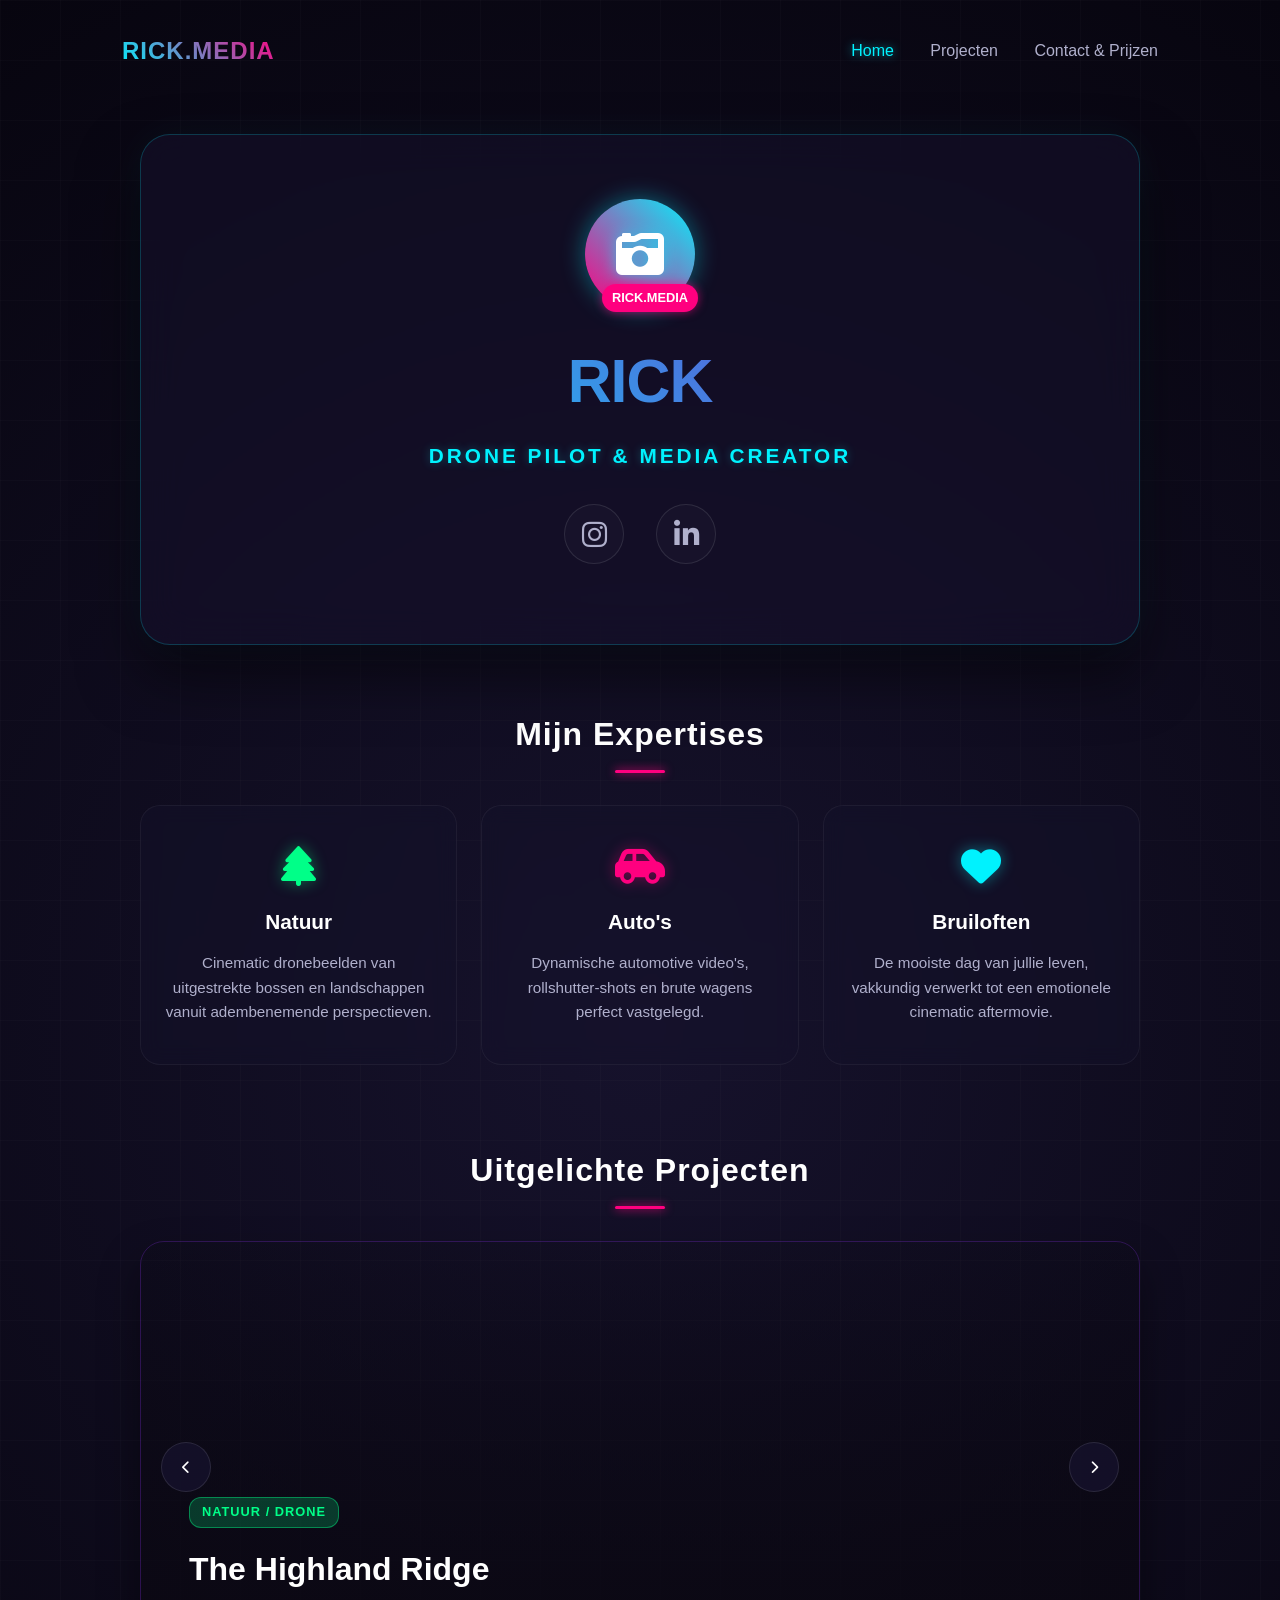
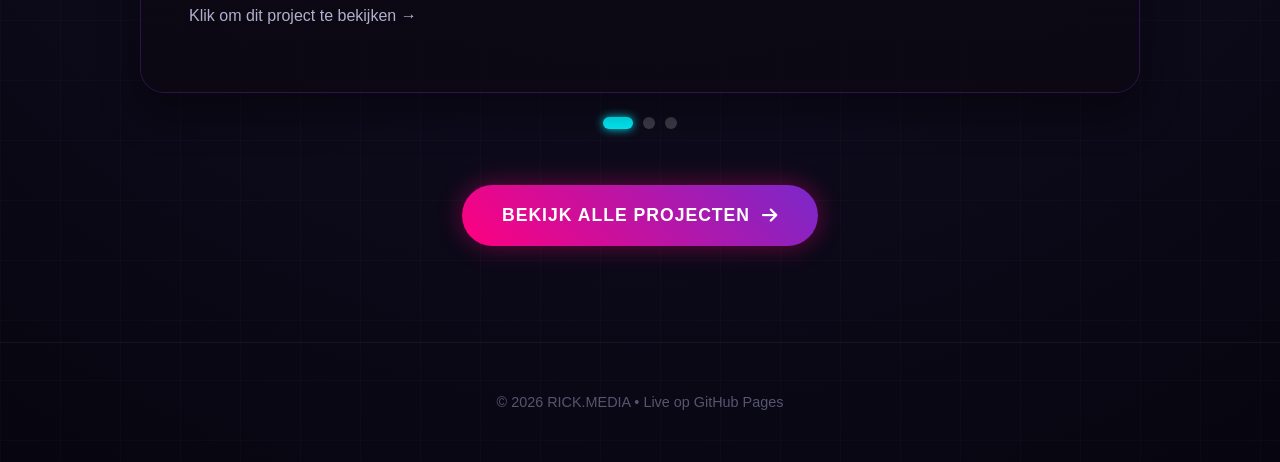
==== commit b4122dea: "Change age badge text to 'RICK.MEDIA'" ====
--- a/index.html
+++ b/index.html
@@ -22,7 +22,7 @@
         <section class="hero-section">
             <div class="profile-wrapper">
                 <i class="fa-solid fa-camera-retro drone-static"></i>
-                <div class="age-badge">21 JAAR</div>
+                <div class="age-badge">RICK.MEDIA</div>
             </div>
             <h1>RICK</h1>
             <div class="subtitle">Drone Pilot & Media Creator</div>
